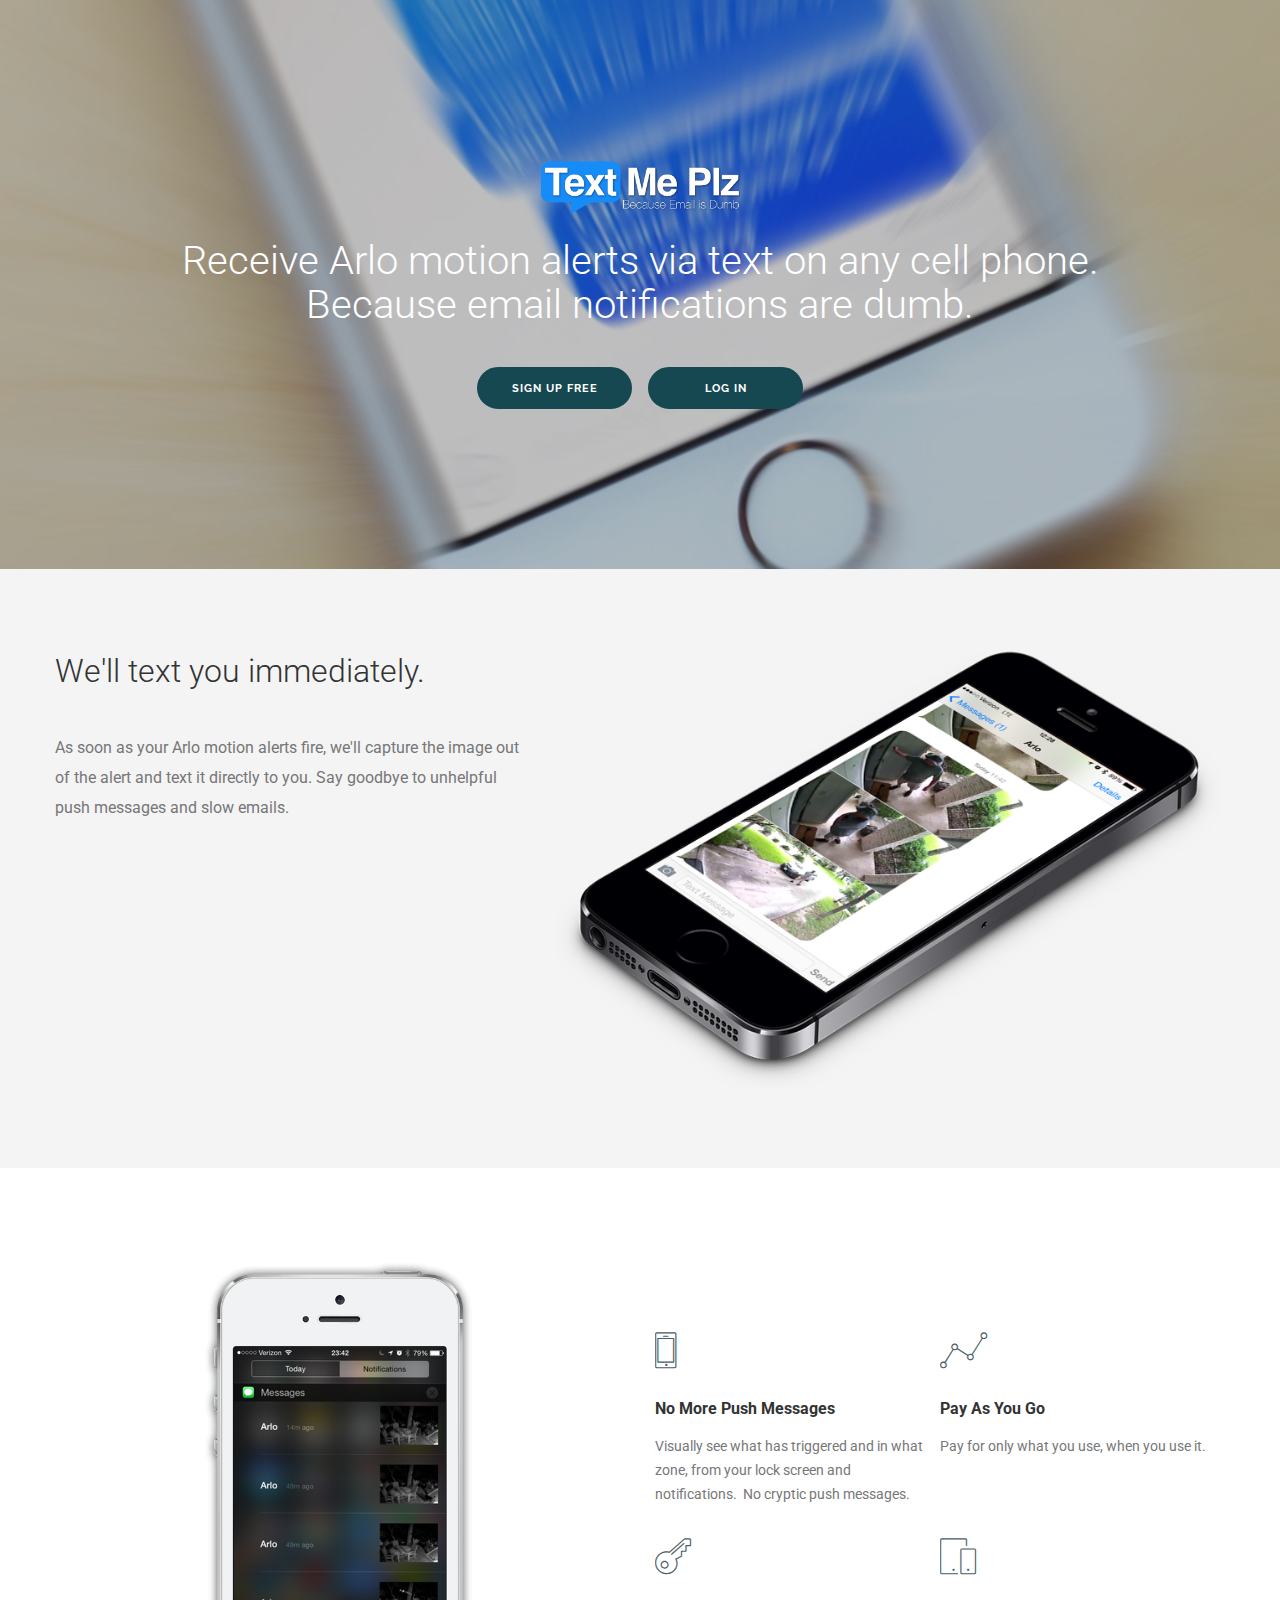
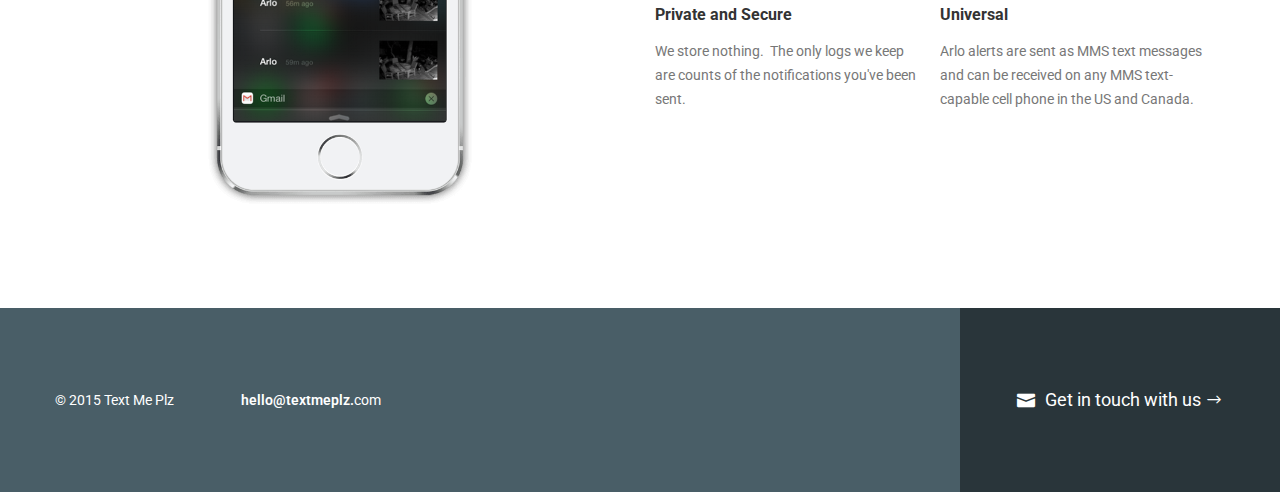
==== textmeplz-static/index.html @ 9ff3d842 "Add static site" ====
<!DOCTYPE html>
<!--[if lt IE 7]>      <html class="no-js lt-ie9 lt-ie8 lt-ie7"> <![endif]-->
<!--[if IE 7]>         <html class="no-js lt-ie9 lt-ie8"> <![endif]-->
<!--[if IE 8]>         <html class="no-js lt-ie9"> <![endif]-->
<!--[if gt IE 8]><!--> 
<html class="no-js"> <!--<![endif]-->
    <head>
        <meta charset="utf-8">
        <title>Text Me Plz</title>
        <meta name="description" content="">
        <meta name="viewport" content="width=device-width, initial-scale=1">
        <meta http-equiv="X-UA-Compatible" content="IE=edge">
        <link href="css/flexslider.min.css" rel="stylesheet" type="text/css" media="all"/>
        <link href="css/line-icons.min.css" rel="stylesheet" type="text/css" media="all"/>
        <link href="css/elegant-icons.min.css" rel="stylesheet" type="text/css" media="all"/>
        <link href="css/lightbox.min.css" rel="stylesheet" type="text/css" media="all"/>
        <link href="css/bootstrap.min.css" rel="stylesheet" type="text/css" media="all"/>
        <link href="css/theme-cobalt.css" rel="stylesheet" type="text/css" media="all"/>
        <link href="css/custom.css" rel="stylesheet" type="text/css" media="all"/>
        <!--[if gte IE 9]>
        	<link rel="stylesheet" type="text/css" href="css/ie9.css" />
		<![endif]-->
        <link href='http://fonts.googleapis.com/css?family=Open+Sans:300italic,400italic,400,300,600,700%7CRaleway:700' rel='stylesheet' type='text/css'>
        <script src="js/modernizr-2.6.2-respond-1.1.0.min.js"></script>
        <link href="http://fonts.googleapis.com/css?family=Roboto:300italic,400,300,700" rel="stylesheet" type="text/css">
        <link href="css/font-roboto.css" rel="stylesheet" type="text/css">
    </head>

    <body>
    	<div class="loader">
    		<div class="spinner">
			  <div class="double-bounce1"></div>
			  <div class="double-bounce2"></div>
			</div>
    	</div>
				
		<div class="nav-container">
			
		
			
		
		</div>
		
		<div class="main-container">
			<header class="page-header">
				<div class="background-image-holder parallax-background">
					<img class="background-image" alt="Background Image" src="img/imessage.jpg">
				</div>
				
				<div class="container">
					<div class="row">
						<div class="col-sm-12 text-center">
							<img alt="logo" class="logo" src="img/Text%20Me%20Plz%20logo4.png">
							<h1 class="text-white space-bottom-medium">Receive Arlo motion alerts via text on any cell phone.<br>Because email notifications are dumb.</h1>
							
							<a href="#" class="btn btn-primary btn-filled">sign up free</a><a href="/app" class="btn btn-primary btn-filled" target="_self">Log in</a>
						</div>
					</div>
				</div>
			</header>
			
			<section class="feature-divider">
			
				<div class="background-image-holder" data-scroll-reveal="wait 0.2s then enter 200px from bottom over 0.3s">
					<img class="background-image" alt="Background Image" src="img/grey-bg.jpg">
				</div>
			
				<div class="container">
					<div class="row">
						<div class="col-sm-5">
							<h1>We'll text you immediately.</h1>
							<p class="lead">
								As soon as your Arlo motion alerts fire, we'll capture the image out of the alert and text it directly to you.&nbsp;Say goodbye to unhelpful push messages and slow emails.</p>
							
							
						</div>
					
						<div class="col-sm-7" data-scroll-reveal="enter from bottom and move 100px">
							<img alt="App Screenshot" src="img/iphone-shot2.png">
						</div>
					</div>
				</div>
			</section>
			
			<section>
				<div class="container">
					<div class="row">
						
					
						<div class="col-sm-6 text-center">
							<img class="phone-portrait" alt="App Screenshot" src="img/iphone-lockscreen.png">
						</div><div class="col-sm-6 align-vertical no-align-mobile clearfix">
							<div class="col-md-6 no-pad-left clearfix">
								<div class="feature feature-icon-small">
									<i class="icon icon-phone"></i>
									<h6>No More Push Messages</h6>
									<p>Visually see what has triggered and in what zone, from your lock screen and notifications. &nbsp;No cryptic push messages.</p>
								</div>
							</div>
						
							<div class="col-md-6 no-pad-left clearfix">
								<div class="feature feature-icon-small">
									<i class="icon icon-linegraph"></i>
									<h6>Pay As You Go</h6>
									<p>
										Pay for only what you use, when you use it.<br><br><br></p>
								</div>
							</div>
						
							<div class="col-md-6 no-pad-left clearfix">
								<div class="feature feature-icon-small">
									<i class="icon icon-key"></i>
									<h6>Private and Secure</h6>
									<p>
										We store nothing. &nbsp;The only logs we keep are counts of the notifications you've been sent.</p>
								</div>
							</div>
						
							<div class="col-md-6 no-pad-left clearfix">
								<div class="feature feature-icon-small">
									<i class="icon icon-mobile"></i>
									<h6>Universal</h6>
									<p>
										Arlo alerts are sent as MMS text messages and can be received on any MMS text-capable cell phone in the US and Canada.</p>
								</div>
							</div>
							
		
						</div>
					</div>
				
				</div>
			</section>
		</div>
		
		<div class="footer-container">
					
			
		
			
		
			
		
			
		
			
					
			
		
			
		
			<footer class="bg-primary short-2">
				<div class="container">
					<div class="row">
						<div class="col-sm-11">
							<span class="text-white">© 2015 Text Me Plz</span>
							<span class="text-white"><a href="#">hello@textmeplz.</a>com</span>
							<span class="text-white"> </span>
							<span class="text-white"> </span>
						</div>
					</div>
				</div>
				
				<div class="contact-action">
					<div class="align-vertical">
						<i class="icon text-white icon_mail"></i>
						<a href="mailto:hello@textmeplz.com" class="text-white" target="default"><span class="text-white">Get in touch with us <i class="icon arrow_right"></i></span></a>
					</div>
				</div>
			</footer>
		</div>
				
		<script src="https://www.youtube.com/iframe_api"></script>
		<script src="js/jquery.min.js"></script>
        <script src="js/jquery.plugin.min.js"></script>
        <script src="js/bootstrap.min.js"></script>
        <script src="js/jquery.flexslider-min.js"></script>
        <script src="js/smooth-scroll.min.js"></script>
        <script src="js/skrollr.min.js"></script>
        <script src="js/spectragram.min.js"></script>
        <script src="js/scrollReveal.min.js"></script>
        <script src="js/isotope.min.js"></script>
        <script src="js/twitterFetcher_v10_min.js"></script>
        <script src="js/lightbox.min.js"></script>
        <script src="js/jquery.countdown.min.js"></script>
        <script src="js/scripts.js"></script>
    </body>
</html>
---- textmeplz-static/css/line-icons.min.css ----
@font-face{font-family:et-line;src:url(../fonts/et-line.eot);src:url(../fonts/et-line.eot?#iefix) format('embedded-opentype'),url(../fonts/et-line.woff) format('woff'),url(../fonts/et-line.ttf) format('truetype'),url(../fonts/et-line.svg#et-line) format('svg');font-weight:400;font-style:normal}[data-icon]:before{font-family:et-line;content:attr(data-icon);speak:none;font-weight:400;font-variant:normal;text-transform:none;line-height:1;-webkit-font-smoothing:antialiased;-moz-osx-font-smoothing:grayscale;display:inline-block}.icon-adjustments,.icon-alarmclock,.icon-anchor,.icon-aperture,.icon-attachment,.icon-bargraph,.icon-basket,.icon-beaker,.icon-bike,.icon-book-open,.icon-briefcase,.icon-browser,.icon-calendar,.icon-camera,.icon-caution,.icon-chat,.icon-circle-compass,.icon-clipboard,.icon-clock,.icon-cloud,.icon-compass,.icon-desktop,.icon-dial,.icon-document,.icon-documents,.icon-download,.icon-dribbble,.icon-edit,.icon-envelope,.icon-expand,.icon-facebook,.icon-flag,.icon-focus,.icon-gears,.icon-genius,.icon-gift,.icon-global,.icon-globe,.icon-googleplus,.icon-grid,.icon-happy,.icon-hazardous,.icon-heart,.icon-hotairballoon,.icon-hourglass,.icon-key,.icon-laptop,.icon-layers,.icon-lifesaver,.icon-lightbulb,.icon-linegraph,.icon-linkedin,.icon-lock,.icon-magnifying-glass,.icon-map,.icon-map-pin,.icon-megaphone,.icon-mic,.icon-mobile,.icon-newspaper,.icon-notebook,.icon-paintbrush,.icon-paperclip,.icon-pencil,.icon-phone,.icon-picture,.icon-pictures,.icon-piechart,.icon-presentation,.icon-pricetags,.icon-printer,.icon-profile-female,.icon-profile-male,.icon-puzzle,.icon-quote,.icon-recycle,.icon-refresh,.icon-ribbon,.icon-rss,.icon-sad,.icon-scissors,.icon-scope,.icon-search,.icon-shield,.icon-speedometer,.icon-strategy,.icon-streetsign,.icon-tablet,.icon-target,.icon-telescope,.icon-toolbox,.icon-tools,.icon-tools-2,.icon-trophy,.icon-tumblr,.icon-twitter,.icon-upload,.icon-video,.icon-wallet,.icon-wine{font-family:et-line;speak:none;font-style:normal;font-weight:400;font-variant:normal;text-transform:none;line-height:1;-webkit-font-smoothing:antialiased;-moz-osx-font-smoothing:grayscale;display:inline-block}.icon-mobile:before{content:"\e000"}.icon-laptop:before{content:"\e001"}.icon-desktop:before{content:"\e002"}.icon-tablet:before{content:"\e003"}.icon-phone:before{content:"\e004"}.icon-document:before{content:"\e005"}.icon-documents:before{content:"\e006"}.icon-search:before{content:"\e007"}.icon-clipboard:before{content:"\e008"}.icon-newspaper:before{content:"\e009"}.icon-notebook:before{content:"\e00a"}.icon-book-open:before{content:"\e00b"}.icon-browser:before{content:"\e00c"}.icon-calendar:before{content:"\e00d"}.icon-presentation:before{content:"\e00e"}.icon-picture:before{content:"\e00f"}.icon-pictures:before{content:"\e010"}.icon-video:before{content:"\e011"}.icon-camera:before{content:"\e012"}.icon-printer:before{content:"\e013"}.icon-toolbox:before{content:"\e014"}.icon-briefcase:before{content:"\e015"}.icon-wallet:before{content:"\e016"}.icon-gift:before{content:"\e017"}.icon-bargraph:before{content:"\e018"}.icon-grid:before{content:"\e019"}.icon-expand:before{content:"\e01a"}.icon-focus:before{content:"\e01b"}.icon-edit:before{content:"\e01c"}.icon-adjustments:before{content:"\e01d"}.icon-ribbon:before{content:"\e01e"}.icon-hourglass:before{content:"\e01f"}.icon-lock:before{content:"\e020"}.icon-megaphone:before{content:"\e021"}.icon-shield:before{content:"\e022"}.icon-trophy:before{content:"\e023"}.icon-flag:before{content:"\e024"}.icon-map:before{content:"\e025"}.icon-puzzle:before{content:"\e026"}.icon-basket:before{content:"\e027"}.icon-envelope:before{content:"\e028"}.icon-streetsign:before{content:"\e029"}.icon-telescope:before{content:"\e02a"}.icon-gears:before{content:"\e02b"}.icon-key:before{content:"\e02c"}.icon-paperclip:before{content:"\e02d"}.icon-attachment:before{content:"\e02e"}.icon-pricetags:before{content:"\e02f"}.icon-lightbulb:before{content:"\e030"}.icon-layers:before{content:"\e031"}.icon-pencil:before{content:"\e032"}.icon-tools:before{content:"\e033"}.icon-tools-2:before{content:"\e034"}.icon-scissors:before{content:"\e035"}.icon-paintbrush:before{content:"\e036"}.icon-magnifying-glass:before{content:"\e037"}.icon-circle-compass:before{content:"\e038"}.icon-linegraph:before{content:"\e039"}.icon-mic:before{content:"\e03a"}.icon-strategy:before{content:"\e03b"}.icon-beaker:before{content:"\e03c"}.icon-caution:before{content:"\e03d"}.icon-recycle:before{content:"\e03e"}.icon-anchor:before{content:"\e03f"}.icon-profile-male:before{content:"\e040"}.icon-profile-female:before{content:"\e041"}.icon-bike:before{content:"\e042"}.icon-wine:before{content:"\e043"}.icon-hotairballoon:before{content:"\e044"}.icon-globe:before{content:"\e045"}.icon-genius:before{content:"\e046"}.icon-map-pin:before{content:"\e047"}.icon-dial:before{content:"\e048"}.icon-chat:before{content:"\e049"}.icon-heart:before{content:"\e04a"}.icon-cloud:before{content:"\e04b"}.icon-upload:before{content:"\e04c"}.icon-download:before{content:"\e04d"}.icon-target:before{content:"\e04e"}.icon-hazardous:before{content:"\e04f"}.icon-piechart:before{content:"\e050"}.icon-speedometer:before{content:"\e051"}.icon-global:before{content:"\e052"}.icon-compass:before{content:"\e053"}.icon-lifesaver:before{content:"\e054"}.icon-clock:before{content:"\e055"}.icon-aperture:before{content:"\e056"}.icon-quote:before{content:"\e057"}.icon-scope:before{content:"\e058"}.icon-alarmclock:before{content:"\e059"}.icon-refresh:before{content:"\e05a"}.icon-happy:before{content:"\e05b"}.icon-sad:before{content:"\e05c"}.icon-facebook:before{content:"\e05d"}.icon-twitter:before{content:"\e05e"}.icon-googleplus:before{content:"\e05f"}.icon-rss:before{content:"\e060"}.icon-tumblr:before{content:"\e061"}.icon-linkedin:before{content:"\e062"}.icon-dribbble:before{content:"\e063"}
---- textmeplz-static/css/elegant-icons.min.css ----
@font-face{font-family:ElegantIcons;src:url(../fonts/ElegantIcons.eot);src:url(../fonts/ElegantIcons.eot?#iefix) format('embedded-opentype'),url(../fonts/ElegantIcons.woff) format('woff'),url(../fonts/ElegantIcons.ttf) format('truetype'),url(../fonts/ElegantIcons.svg#ElegantIcons) format('svg');font-weight:400;font-style:normal}[data-icon]:before{font-family:ElegantIcons;content:attr(data-icon);speak:none;font-weight:400;font-variant:normal;text-transform:none;line-height:1;-webkit-font-smoothing:antialiased;-moz-osx-font-smoothing:grayscale}.arrow-up-down,.arrow_back,.arrow_carrot-2down,.arrow_carrot-2down_alt2,.arrow_carrot-2dwnn_alt,.arrow_carrot-2left,.arrow_carrot-2left_alt,.arrow_carrot-2left_alt2,.arrow_carrot-2right,.arrow_carrot-2right_alt,.arrow_carrot-2right_alt2,.arrow_carrot-2up,.arrow_carrot-2up_alt,.arrow_carrot-2up_alt2,.arrow_carrot-down,.arrow_carrot-down_alt,.arrow_carrot-down_alt2,.arrow_carrot-left,.arrow_carrot-left_alt,.arrow_carrot-left_alt2,.arrow_carrot-right,.arrow_carrot-right_alt,.arrow_carrot-right_alt2,.arrow_carrot-up,.arrow_carrot-up_alt2,.arrow_carrot_up_alt,.arrow_condense,.arrow_condense_alt,.arrow_down,.arrow_down_alt,.arrow_expand,.arrow_expand_alt,.arrow_expand_alt2,.arrow_expand_alt3,.arrow_left,.arrow_left-down,.arrow_left-down_alt,.arrow_left-right,.arrow_left-right_alt,.arrow_left-up,.arrow_left-up_alt,.arrow_left_alt,.arrow_move,.arrow_right,.arrow_right-down,.arrow_right-down_alt,.arrow_right-up,.arrow_right-up_alt,.arrow_right_alt,.arrow_triangle-down,.arrow_triangle-down_alt,.arrow_triangle-down_alt2,.arrow_triangle-left,.arrow_triangle-left_alt,.arrow_triangle-left_alt2,.arrow_triangle-right,.arrow_triangle-right_alt,.arrow_triangle-right_alt2,.arrow_triangle-up,.arrow_triangle-up_alt,.arrow_triangle-up_alt2,.arrow_up,.arrow_up-down_alt,.arrow_up_alt,.icon_adjust-horiz,.icon_adjust-vert,.icon_archive,.icon_archive_alt,.icon_bag,.icon_bag_alt,.icon_balance,.icon_blocked,.icon_book,.icon_book_alt,.icon_box-checked,.icon_box-empty,.icon_box-selected,.icon_briefcase,.icon_briefcase_alt,.icon_building,.icon_building_alt,.icon_calculator_alt,.icon_calendar,.icon_calulator,.icon_camera,.icon_camera_alt,.icon_cart,.icon_cart_alt,.icon_chat,.icon_chat_alt,.icon_check,.icon_check_alt,.icon_check_alt2,.icon_circle-empty,.icon_circle-slelected,.icon_clipboard,.icon_clock,.icon_clock_alt,.icon_close,.icon_close_alt,.icon_close_alt2,.icon_cloud,.icon_cloud-download,.icon_cloud-download_alt,.icon_cloud-upload,.icon_cloud-upload_alt,.icon_cloud_alt,.icon_cog,.icon_cogs,.icon_comment,.icon_comment_alt,.icon_compass,.icon_compass_alt,.icon_cone,.icon_cone_alt,.icon_contacts,.icon_contacts_alt,.icon_creditcard,.icon_currency,.icon_currency_alt,.icon_cursor,.icon_cursor_alt,.icon_datareport,.icon_datareport_alt,.icon_desktop,.icon_dislike,.icon_dislike_alt,.icon_document,.icon_document_alt,.icon_documents,.icon_documents_alt,.icon_download,.icon_drawer,.icon_drawer_alt,.icon_drive,.icon_drive_alt,.icon_easel,.icon_easel_alt,.icon_error-circle,.icon_error-circle_alt,.icon_error-oct,.icon_error-oct_alt,.icon_error-triangle,.icon_error-triangle_alt,.icon_film,.icon_floppy,.icon_floppy_alt,.icon_flowchart,.icon_flowchart_alt,.icon_folder,.icon_folder-add,.icon_folder-add_alt,.icon_folder-alt,.icon_folder-open,.icon_folder-open_alt,.icon_folder_download,.icon_folder_upload,.icon_genius,.icon_gift,.icon_gift_alt,.icon_globe,.icon_globe-2,.icon_globe_alt,.icon_grid-2x2,.icon_grid-3x3,.icon_group,.icon_headphones,.icon_heart,.icon_heart_alt,.icon_hourglass,.icon_house,.icon_house_alt,.icon_id,.icon_id-2,.icon_id-2_alt,.icon_id_alt,.icon_image,.icon_images,.icon_info,.icon_info_alt,.icon_key,.icon_key_alt,.icon_laptop,.icon_lifesaver,.icon_lightbulb,.icon_lightbulb_alt,.icon_like,.icon_like_alt,.icon_link,.icon_link_alt,.icon_loading,.icon_lock,.icon_lock-open,.icon_lock-open_alt,.icon_lock_alt,.icon_mail,.icon_mail_alt,.icon_map,.icon_map_alt,.icon_menu,.icon_menu-circle_alt,.icon_menu-circle_alt2,.icon_menu-square_alt,.icon_menu-square_alt2,.icon_mic,.icon_mic_alt,.icon_minus-06,.icon_minus-box,.icon_minus_alt,.icon_minus_alt2,.icon_mobile,.icon_mug,.icon_mug_alt,.icon_music,.icon_ol,.icon_paperclip,.icon_pause,.icon_pause_alt,.icon_pause_alt2,.icon_pencil,.icon_pencil-edit,.icon_pencil-edit_alt,.icon_pencil_alt,.icon_pens,.icon_pens_alt,.icon_percent,.icon_percent_alt,.icon_phone,.icon_piechart,.icon_pin,.icon_pin_alt,.icon_plus,.icon_plus-box,.icon_plus_alt,.icon_plus_alt2,.icon_printer,.icon_printer-alt,.icon_profile,.icon_pushpin,.icon_pushpin_alt,.icon_puzzle,.icon_puzzle_alt,.icon_question,.icon_question_alt,.icon_question_alt2,.icon_quotations,.icon_quotations_alt,.icon_quotations_alt2,.icon_refresh,.icon_ribbon,.icon_ribbon_alt,.icon_rook,.icon_search,.icon_search-2,.icon_search_alt,.icon_shield,.icon_shield_alt,.icon_star,.icon_star-half,.icon_star-half_alt,.icon_star_alt,.icon_stop,.icon_stop_alt,.icon_stop_alt2,.icon_table,.icon_tablet,.icon_tag,.icon_tag_alt,.icon_tags,.icon_tags_alt,.icon_target,.icon_tool,.icon_toolbox,.icon_toolbox_alt,.icon_tools,.icon_trash,.icon_trash_alt,.icon_ul,.icon_upload,.icon_vol-mute,.icon_vol-mute_alt,.icon_volume-high,.icon_volume-high_alt,.icon_volume-low,.icon_volume-low_alt,.icon_wallet,.icon_wallet_alt,.icon_zoom-in,.icon_zoom-in_alt,.icon_zoom-out,.icon_zoom-out_alt,.social_blogger,.social_blogger_circle,.social_blogger_square,.social_delicious,.social_delicious_circle,.social_delicious_square,.social_deviantart,.social_deviantart_circle,.social_deviantart_square,.social_dribbble,.social_dribbble_circle,.social_dribbble_square,.social_facebook,.social_facebook_circle,.social_facebook_square,.social_flickr,.social_flickr_circle,.social_flickr_square,.social_googledrive,.social_googledrive_alt2,.social_googledrive_square,.social_googleplus,.social_googleplus_circle,.social_googleplus_square,.social_instagram,.social_instagram_circle,.social_instagram_square,.social_linkedin,.social_linkedin_circle,.social_linkedin_square,.social_myspace,.social_myspace_circle,.social_myspace_square,.social_picassa,.social_picassa_circle,.social_picassa_square,.social_pinterest,.social_pinterest_circle,.social_pinterest_square,.social_rss,.social_rss_circle,.social_rss_square,.social_share,.social_share_circle,.social_share_square,.social_skype,.social_skype_circle,.social_skype_square,.social_spotify,.social_spotify_circle,.social_spotify_square,.social_stumbleupon_circle,.social_stumbleupon_square,.social_tumbleupon,.social_tumblr,.social_tumblr_circle,.social_tumblr_square,.social_twitter,.social_twitter_circle,.social_twitter_square,.social_vimeo,.social_vimeo_circle,.social_vimeo_square,.social_wordpress,.social_wordpress_circle,.social_wordpress_square,.social_youtube,.social_youtube_circle,.social_youtube_square{font-family:ElegantIcons;speak:none;font-style:normal;font-weight:400;font-variant:normal;text-transform:none;line-height:1;-webkit-font-smoothing:antialiased}.arrow_up:before{content:"\21"}.arrow_down:before{content:"\22"}.arrow_left:before{content:"\23"}.arrow_right:before{content:"\24"}.arrow_left-up:before{content:"\25"}.arrow_right-up:before{content:"\26"}.arrow_right-down:before{content:"\27"}.arrow_left-down:before{content:"\28"}.arrow-up-down:before{content:"\29"}.arrow_up-down_alt:before{content:"\2a"}.arrow_left-right_alt:before{content:"\2b"}.arrow_left-right:before{content:"\2c"}.arrow_expand_alt2:before{content:"\2d"}.arrow_expand_alt:before{content:"\2e"}.arrow_condense:before{content:"\2f"}.arrow_expand:before{content:"\30"}.arrow_move:before{content:"\31"}.arrow_carrot-up:before{content:"\32"}.arrow_carrot-down:before{content:"\33"}.arrow_carrot-left:before{content:"\34"}.arrow_carrot-right:before{content:"\35"}.arrow_carrot-2up:before{content:"\36"}.arrow_carrot-2down:before{content:"\37"}.arrow_carrot-2left:before{content:"\38"}.arrow_carrot-2right:before{content:"\39"}.arrow_carrot-up_alt2:before{content:"\3a"}.arrow_carrot-down_alt2:before{content:"\3b"}.arrow_carrot-left_alt2:before{content:"\3c"}.arrow_carrot-right_alt2:before{content:"\3d"}.arrow_carrot-2up_alt2:before{content:"\3e"}.arrow_carrot-2down_alt2:before{content:"\3f"}.arrow_carrot-2left_alt2:before{content:"\40"}.arrow_carrot-2right_alt2:before{content:"\41"}.arrow_triangle-up:before{content:"\42"}.arrow_triangle-down:before{content:"\43"}.arrow_triangle-left:before{content:"\44"}.arrow_triangle-right:before{content:"\45"}.arrow_triangle-up_alt2:before{content:"\46"}.arrow_triangle-down_alt2:before{content:"\47"}.arrow_triangle-left_alt2:before{content:"\48"}.arrow_triangle-right_alt2:before{content:"\49"}.arrow_back:before{content:"\4a"}.icon_minus-06:before{content:"\4b"}.icon_plus:before{content:"\4c"}.icon_close:before{content:"\4d"}.icon_check:before{content:"\4e"}.icon_minus_alt2:before{content:"\4f"}.icon_plus_alt2:before{content:"\50"}.icon_close_alt2:before{content:"\51"}.icon_check_alt2:before{content:"\52"}.icon_zoom-out_alt:before{content:"\53"}.icon_zoom-in_alt:before{content:"\54"}.icon_search:before{content:"\55"}.icon_box-empty:before{content:"\56"}.icon_box-selected:before{content:"\57"}.icon_minus-box:before{content:"\58"}.icon_plus-box:before{content:"\59"}.icon_box-checked:before{content:"\5a"}.icon_circle-empty:before{content:"\5b"}.icon_circle-slelected:before{content:"\5c"}.icon_stop_alt2:before{content:"\5d"}.icon_stop:before{content:"\5e"}.icon_pause_alt2:before{content:"\5f"}.icon_pause:before{content:"\60"}.icon_menu:before{content:"\61"}.icon_menu-square_alt2:before{content:"\62"}.icon_menu-circle_alt2:before{content:"\63"}.icon_ul:before{content:"\64"}.icon_ol:before{content:"\65"}.icon_adjust-horiz:before{content:"\66"}.icon_adjust-vert:before{content:"\67"}.icon_document_alt:before{content:"\68"}.icon_documents_alt:before{content:"\69"}.icon_pencil:before{content:"\6a"}.icon_pencil-edit_alt:before{content:"\6b"}.icon_pencil-edit:before{content:"\6c"}.icon_folder-alt:before{content:"\6d"}.icon_folder-open_alt:before{content:"\6e"}.icon_folder-add_alt:before{content:"\6f"}.icon_info_alt:before{content:"\70"}.icon_error-oct_alt:before{content:"\71"}.icon_error-circle_alt:before{content:"\72"}.icon_error-triangle_alt:before{content:"\73"}.icon_question_alt2:before{content:"\74"}.icon_question:before{content:"\75"}.icon_comment_alt:before{content:"\76"}.icon_chat_alt:before{content:"\77"}.icon_vol-mute_alt:before{content:"\78"}.icon_volume-low_alt:before{content:"\79"}.icon_volume-high_alt:before{content:"\7a"}.icon_quotations:before{content:"\7b"}.icon_quotations_alt2:before{content:"\7c"}.icon_clock_alt:before{content:"\7d"}.icon_lock_alt:before{content:"\7e"}.icon_lock-open_alt:before{content:"\e000"}.icon_key_alt:before{content:"\e001"}.icon_cloud_alt:before{content:"\e002"}.icon_cloud-upload_alt:before{content:"\e003"}.icon_cloud-download_alt:before{content:"\e004"}.icon_image:before{content:"\e005"}.icon_images:before{content:"\e006"}.icon_lightbulb_alt:before{content:"\e007"}.icon_gift_alt:before{content:"\e008"}.icon_house_alt:before{content:"\e009"}.icon_genius:before{content:"\e00a"}.icon_mobile:before{content:"\e00b"}.icon_tablet:before{content:"\e00c"}.icon_laptop:before{content:"\e00d"}.icon_desktop:before{content:"\e00e"}.icon_camera_alt:before{content:"\e00f"}.icon_mail_alt:before{content:"\e010"}.icon_cone_alt:before{content:"\e011"}.icon_ribbon_alt:before{content:"\e012"}.icon_bag_alt:before{content:"\e013"}.icon_creditcard:before{content:"\e014"}.icon_cart_alt:before{content:"\e015"}.icon_paperclip:before{content:"\e016"}.icon_tag_alt:before{content:"\e017"}.icon_tags_alt:before{content:"\e018"}.icon_trash_alt:before{content:"\e019"}.icon_cursor_alt:before{content:"\e01a"}.icon_mic_alt:before{content:"\e01b"}.icon_compass_alt:before{content:"\e01c"}.icon_pin_alt:before{content:"\e01d"}.icon_pushpin_alt:before{content:"\e01e"}.icon_map_alt:before{content:"\e01f"}.icon_drawer_alt:before{content:"\e020"}.icon_toolbox_alt:before{content:"\e021"}.icon_book_alt:before{content:"\e022"}.icon_calendar:before{content:"\e023"}.icon_film:before{content:"\e024"}.icon_table:before{content:"\e025"}.icon_contacts_alt:before{content:"\e026"}.icon_headphones:before{content:"\e027"}.icon_lifesaver:before{content:"\e028"}.icon_piechart:before{content:"\e029"}.icon_refresh:before{content:"\e02a"}.icon_link_alt:before{content:"\e02b"}.icon_link:before{content:"\e02c"}.icon_loading:before{content:"\e02d"}.icon_blocked:before{content:"\e02e"}.icon_archive_alt:before{content:"\e02f"}.icon_heart_alt:before{content:"\e030"}.icon_star_alt:before{content:"\e031"}.icon_star-half_alt:before{content:"\e032"}.icon_star:before{content:"\e033"}.icon_star-half:before{content:"\e034"}.icon_tools:before{content:"\e035"}.icon_tool:before{content:"\e036"}.icon_cog:before{content:"\e037"}.icon_cogs:before{content:"\e038"}.arrow_up_alt:before{content:"\e039"}.arrow_down_alt:before{content:"\e03a"}.arrow_left_alt:before{content:"\e03b"}.arrow_right_alt:before{content:"\e03c"}.arrow_left-up_alt:before{content:"\e03d"}.arrow_right-up_alt:before{content:"\e03e"}.arrow_right-down_alt:before{content:"\e03f"}.arrow_left-down_alt:before{content:"\e040"}.arrow_condense_alt:before{content:"\e041"}.arrow_expand_alt3:before{content:"\e042"}.arrow_carrot_up_alt:before{content:"\e043"}.arrow_carrot-down_alt:before{content:"\e044"}.arrow_carrot-left_alt:before{content:"\e045"}.arrow_carrot-right_alt:before{content:"\e046"}.arrow_carrot-2up_alt:before{content:"\e047"}.arrow_carrot-2dwnn_alt:before{content:"\e048"}.arrow_carrot-2left_alt:before{content:"\e049"}.arrow_carrot-2right_alt:before{content:"\e04a"}.arrow_triangle-up_alt:before{content:"\e04b"}.arrow_triangle-down_alt:before{content:"\e04c"}.arrow_triangle-left_alt:before{content:"\e04d"}.arrow_triangle-right_alt:before{content:"\e04e"}.icon_minus_alt:before{content:"\e04f"}.icon_plus_alt:before{content:"\e050"}.icon_close_alt:before{content:"\e051"}.icon_check_alt:before{content:"\e052"}.icon_zoom-out:before{content:"\e053"}.icon_zoom-in:before{content:"\e054"}.icon_stop_alt:before{content:"\e055"}.icon_menu-square_alt:before{content:"\e056"}.icon_menu-circle_alt:before{content:"\e057"}.icon_document:before{content:"\e058"}.icon_documents:before{content:"\e059"}.icon_pencil_alt:before{content:"\e05a"}.icon_folder:before{content:"\e05b"}.icon_folder-open:before{content:"\e05c"}.icon_folder-add:before{content:"\e05d"}.icon_folder_upload:before{content:"\e05e"}.icon_folder_download:before{content:"\e05f"}.icon_info:before{content:"\e060"}.icon_error-circle:before{content:"\e061"}.icon_error-oct:before{content:"\e062"}.icon_error-triangle:before{content:"\e063"}.icon_question_alt:before{content:"\e064"}.icon_comment:before{content:"\e065"}.icon_chat:before{content:"\e066"}.icon_vol-mute:before{content:"\e067"}.icon_volume-low:before{content:"\e068"}.icon_volume-high:before{content:"\e069"}.icon_quotations_alt:before{content:"\e06a"}.icon_clock:before{content:"\e06b"}.icon_lock:before{content:"\e06c"}.icon_lock-open:before{content:"\e06d"}.icon_key:before{content:"\e06e"}.icon_cloud:before{content:"\e06f"}.icon_cloud-upload:before{content:"\e070"}.icon_cloud-download:before{content:"\e071"}.icon_lightbulb:before{content:"\e072"}.icon_gift:before{content:"\e073"}.icon_house:before{content:"\e074"}.icon_camera:before{content:"\e075"}.icon_mail:before{content:"\e076"}.icon_cone:before{content:"\e077"}.icon_ribbon:before{content:"\e078"}.icon_bag:before{content:"\e079"}.icon_cart:before{content:"\e07a"}.icon_tag:before{content:"\e07b"}.icon_tags:before{content:"\e07c"}.icon_trash:before{content:"\e07d"}.icon_cursor:before{content:"\e07e"}.icon_mic:before{content:"\e07f"}.icon_compass:before{content:"\e080"}.icon_pin:before{content:"\e081"}.icon_pushpin:before{content:"\e082"}.icon_map:before{content:"\e083"}.icon_drawer:before{content:"\e084"}.icon_toolbox:before{content:"\e085"}.icon_book:before{content:"\e086"}.icon_contacts:before{content:"\e087"}.icon_archive:before{content:"\e088"}.icon_heart:before{content:"\e089"}.icon_profile:before{content:"\e08a"}.icon_group:before{content:"\e08b"}.icon_grid-2x2:before{content:"\e08c"}.icon_grid-3x3:before{content:"\e08d"}.icon_music:before{content:"\e08e"}.icon_pause_alt:before{content:"\e08f"}.icon_phone:before{content:"\e090"}.icon_upload:before{content:"\e091"}.icon_download:before{content:"\e092"}.social_facebook:before{content:"\e093"}.social_twitter:before{content:"\e094"}.social_pinterest:before{content:"\e095"}.social_googleplus:before{content:"\e096"}.social_tumblr:before{content:"\e097"}.social_tumbleupon:before{content:"\e098"}.social_wordpress:before{content:"\e099"}.social_instagram:before{content:"\e09a"}.social_dribbble:before{content:"\e09b"}.social_vimeo:before{content:"\e09c"}.social_linkedin:before{content:"\e09d"}.social_rss:before{content:"\e09e"}.social_deviantart:before{content:"\e09f"}.social_share:before{content:"\e0a0"}.social_myspace:before{content:"\e0a1"}.social_skype:before{content:"\e0a2"}.social_youtube:before{content:"\e0a3"}.social_picassa:before{content:"\e0a4"}.social_googledrive:before{content:"\e0a5"}.social_flickr:before{content:"\e0a6"}.social_blogger:before{content:"\e0a7"}.social_spotify:before{content:"\e0a8"}.social_delicious:before{content:"\e0a9"}.social_facebook_circle:before{content:"\e0aa"}.social_twitter_circle:before{content:"\e0ab"}.social_pinterest_circle:before{content:"\e0ac"}.social_googleplus_circle:before{content:"\e0ad"}.social_tumblr_circle:before{content:"\e0ae"}.social_stumbleupon_circle:before{content:"\e0af"}.social_wordpress_circle:before{content:"\e0b0"}.social_instagram_circle:before{content:"\e0b1"}.social_dribbble_circle:before{content:"\e0b2"}.social_vimeo_circle:before{content:"\e0b3"}.social_linkedin_circle:before{content:"\e0b4"}.social_rss_circle:before{content:"\e0b5"}.social_deviantart_circle:before{content:"\e0b6"}.social_share_circle:before{content:"\e0b7"}.social_myspace_circle:before{content:"\e0b8"}.social_skype_circle:before{content:"\e0b9"}.social_youtube_circle:before{content:"\e0ba"}.social_picassa_circle:before{content:"\e0bb"}.social_googledrive_alt2:before{content:"\e0bc"}.social_flickr_circle:before{content:"\e0bd"}.social_blogger_circle:before{content:"\e0be"}.social_spotify_circle:before{content:"\e0bf"}.social_delicious_circle:before{content:"\e0c0"}.social_facebook_square:before{content:"\e0c1"}.social_twitter_square:before{content:"\e0c2"}.social_pinterest_square:before{content:"\e0c3"}.social_googleplus_square:before{content:"\e0c4"}.social_tumblr_square:before{content:"\e0c5"}.social_stumbleupon_square:before{content:"\e0c6"}.social_wordpress_square:before{content:"\e0c7"}.social_instagram_square:before{content:"\e0c8"}.social_dribbble_square:before{content:"\e0c9"}.social_vimeo_square:before{content:"\e0ca"}.social_linkedin_square:before{content:"\e0cb"}.social_rss_square:before{content:"\e0cc"}.social_deviantart_square:before{content:"\e0cd"}.social_share_square:before{content:"\e0ce"}.social_myspace_square:before{content:"\e0cf"}.social_skype_square:before{content:"\e0d0"}.social_youtube_square:before{content:"\e0d1"}.social_picassa_square:before{content:"\e0d2"}.social_googledrive_square:before{content:"\e0d3"}.social_flickr_square:before{content:"\e0d4"}.social_blogger_square:before{content:"\e0d5"}.social_spotify_square:before{content:"\e0d6"}.social_delicious_square:before{content:"\e0d7"}.icon_printer:before{content:"\e103"}.icon_calulator:before{content:"\e0ee"}.icon_building:before{content:"\e0ef"}.icon_floppy:before{content:"\e0e8"}.icon_drive:before{content:"\e0ea"}.icon_search-2:before{content:"\e101"}.icon_id:before{content:"\e107"}.icon_id-2:before{content:"\e108"}.icon_puzzle:before{content:"\e102"}.icon_like:before{content:"\e106"}.icon_dislike:before{content:"\e0eb"}.icon_mug:before{content:"\e105"}.icon_currency:before{content:"\e0ed"}.icon_wallet:before{content:"\e100"}.icon_pens:before{content:"\e104"}.icon_easel:before{content:"\e0e9"}.icon_flowchart:before{content:"\e109"}.icon_datareport:before{content:"\e0ec"}.icon_briefcase:before{content:"\e0fe"}.icon_shield:before{content:"\e0f6"}.icon_percent:before{content:"\e0fb"}.icon_globe:before{content:"\e0e2"}.icon_globe-2:before{content:"\e0e3"}.icon_target:before{content:"\e0f5"}.icon_hourglass:before{content:"\e0e1"}.icon_balance:before{content:"\e0ff"}.icon_rook:before{content:"\e0f8"}.icon_printer-alt:before{content:"\e0fa"}.icon_calculator_alt:before{content:"\e0e7"}.icon_building_alt:before{content:"\e0fd"}.icon_floppy_alt:before{content:"\e0e4"}.icon_drive_alt:before{content:"\e0e5"}.icon_search_alt:before{content:"\e0f7"}.icon_id_alt:before{content:"\e0e0"}.icon_id-2_alt:before{content:"\e0fc"}.icon_puzzle_alt:before{content:"\e0f9"}.icon_like_alt:before{content:"\e0dd"}.icon_dislike_alt:before{content:"\e0f1"}.icon_mug_alt:before{content:"\e0dc"}.icon_currency_alt:before{content:"\e0f3"}.icon_wallet_alt:before{content:"\e0d8"}.icon_pens_alt:before{content:"\e0db"}.icon_easel_alt:before{content:"\e0f0"}.icon_flowchart_alt:before{content:"\e0df"}.icon_datareport_alt:before{content:"\e0f2"}.icon_briefcase_alt:before{content:"\e0f4"}.icon_shield_alt:before{content:"\e0d9"}.icon_percent_alt:before{content:"\e0da"}.icon_globe_alt:before{content:"\e0de"}.icon_clipboard:before{content:"\e0e6"}.glyph{float:left;text-align:center;padding:.75em;margin:.4em 1.5em .75em 0;width:6em;text-shadow:none}.glyph_big{font-size:128px;color:#59c5dc;float:left;margin-right:20px}.glyph div{padding-bottom:10px}.glyph input{font-family:consolas,monospace;font-size:12px;width:100%;text-align:center;border:0;box-shadow:0 0 0 1px #ccc;padding:.2em;-moz-border-radius:5px;-webkit-border-radius:5px}.centered{margin-left:auto;margin-right:auto}.glyph .fs1{font-size:2em}
---- textmeplz-static/css/theme-cobalt.css ----
.bg-primary {
  background-color: #495e67 !important;
}
.bg-secondary-1 {
  background-color: #282e33 !important;
}
.bg-secondary-2 {
  background-color: #164852 !important;
}
.bg-white {
  background-color: #fff !important;
}
.bg-dribbble {
  background-color: #ea4c89;
}
.bg-twitter {
  background-color: #00a0d1;
}
.bg-facebook {
  background-color: #3b5998;
}
.bg-googleplus {
  background-color: #c63d2d;
}
.bg-tumblr {
  background-color: #34526f;
}
.text-dribbble {
  color: #ea4c89;
}
.text-twitter {
  color: #00a0d1;
}
.text-facebook {
  color: #3b5998;
}
.text-googleplus {
  color: #c63d2d;
}
.text-tumblr {
  color: #34526f;
}
.text-white {
  color: #fff;
}
.text-primary {
  color: #495e67;
}
.standard-radius {
  border-radius: 25px;
}
.transition-500 {
  -webkit-transition: all .5s ease;
  -moz-transition: all .5s ease;
  transition: all .5s ease;
}
.transition-2000 {
  -webkit-transition: all 2s ease;
  -moz-transition: all 2s ease;
  transition: all 2s ease;
}
.transition-300 {
  -webkit-transition: all .3s ease;
  -moz-transition: all .3s ease;
  transition: all .3s ease;
}
.cover-div {
  position: absolute;
  width: 100%;
  height: 100%;
  top: 0px;
}
.blank-input {
  background: none;
  border: none;
  box-shadow: none;
  font-family: "Open Sans", "Helvetica Neue", Helvetica, Arial, sans-serif;
}
.font-body {
  font-family: "Open Sans", "Helvetica Neue", Helvetica, Arial, sans-serif;
}
.font-heading {
  font-family: "Open Sans", "Helvetica Neue", Helvetica, Arial, sans-serif;
}
body {
  font-family: "Open Sans", "Helvetica Neue", Helvetica, Arial, sans-serif;
  -webkit-font-smoothing: antialiased;
  color: #777777;
  font-size: 14px;
  line-height: 24px;
}
h1,
h2,
h3,
h4,
h5,
h5,
h6 {
  font-family: "Open Sans", "Helvetica Neue", Helvetica, Arial, sans-serif;
  font-weight: 300;
  color: #333333;
  margin: 0px;
}
.alt-font {
  font-family: "Raleway", "Open Sans", "Helvetica Neue", Helvetica, Arial, sans-serif;
  font-weight: bold;
  font-size: 11px;
  text-transform: uppercase;
  letter-spacing: 1px;
}
ul {
  list-style: none;
  padding: 0px;
}
a:hover {
  text-decoration: none;
}
.pointer {
  cursor: pointer !important;
}
.uppercase {
  text-transform: uppercase;
}
img {
  max-width: 100%;
}
.jumbo-h1 {
  font-size: 40px;
  line-height: 56px;
  font-weight: 600;
  margin-bottom: 64px;
}
.standard-h1 {
  font-size: 32px;
  line-height: 44px;
  margin-bottom: 48px;
}
h1 {
  font-size: 32px;
  line-height: 44px;
  margin-bottom: 48px;
}
h2 {
  font-size: 28px;
  line-height: 44px;
}
h3 {
  font-size: 26px;
  line-height: 32px;
}
h5 {
  font-size: 18px;
  font-weight: 600;
  margin-bottom: 16px;
}
h6 {
  font-size: 16px;
  font-weight: 600;
  margin-bottom: 16px;
}
strong {
  font-weight: 600;
}
p {
  font-size: 14px;
  line-height: 24px;
}
p.lead {
  font-size: 16px;
  line-height: 30px;
  font-weight: normal;
}
p:last-child {
  margin-bottom: 0px;
}
p a {
  color: #333333;
}
.quote-text {
  font-size: 24px;
  line-height: 40px;
  font-style: italic;
  font-weight: 300;
}
span.text-white a {
  font-weight: 600;
  color: #fff;
}
.main-container {
  -webkit-transition: all .3s ease;
  -moz-transition: all .3s ease;
  transition: all .3s ease;
  -webkit-transform: translate3d(0px, 0, 0);
  -moz-transform: translate3d(0px, 0, 0);
  transform: translate3d(0px, 0, 0);
  overflow: hidden;
  width: 100%;
}
.main-container.reveal-nav {
  -webkit-transform: translate3d(-300px, 0, 0);
  -moz-transform: translate3d(-300px, 0, 0);
  transform: translate3d(-300px, 0, 0);
}
.loader {
  position: fixed;
  width: 100%;
  height: 100%;
  background: #fff;
  z-index: 9999;
  text-align: center;
  -webkit-transition: all .5s ease;
  -moz-transition: all .5s ease;
  transition: all .5s ease;
  opacity: 1;
}
.spinner {
  width: 40px;
  height: 40px;
  position: relative;
  top: 50%;
  left: 50%;
  margin-left: -20px;
  margin-top: -20px;
}
.double-bounce1,
.double-bounce2 {
  width: 100%;
  height: 100%;
  border-radius: 50%;
  background-color: #495e67;
  opacity: 0.6;
  position: absolute;
  top: 0;
  left: 0;
  -webkit-animation: bounce 2s infinite ease-in-out;
  animation: bounce 2s infinite ease-in-out;
}
.double-bounce2 {
  -webkit-animation-delay: -1s;
  animation-delay: -1s;
}
@-webkit-keyframes bounce {
  0%,
  100% {
    -webkit-transform: scale(0);
  }
  50% {
    -webkit-transform: scale(1);
  }
}
@keyframes bounce {
  0%,
  100% {
    transform: scale(0);
    -webkit-transform: scale(0);
  }
  50% {
    transform: scale(1);
    -webkit-transform: scale(1);
  }
}
section {
  padding-top: 80px;
  padding-bottom: 80px;
  position: relative;
  overflow: hidden;
}
section.pad-large {
  padding-top: 160px;
  padding-bottom: 160px;
}
section.duplicatable-content {
  padding-bottom: 40px;
}
section:nth-of-type(odd) {
  background: #f4f4f4;
}
section:nth-of-type(even) {
  background: #ffffff;
}
.no-pad {
  padding: 0px;
}
.no-pad-top {
  padding-top: 0px !important;
}
.no-pad-left {
  padding-left: 0px;
}
.no-pad-right {
  padding-right: 0px;
}
.no-pad-bottom {
  padding-bottom: 0px;
}
.space-top-small {
  margin-top: 20px !important;
}
.space-bottom-medium {
  margin-bottom: 40px !important;
}
.space-bottom-large {
  margin-bottom: 80px !important;
}
.space-bottom-xlarge {
  margin-bottom: 160px !important;
}
.no-margin {
  margin: 0;
}
.no-margin-bottom {
  margin-bottom: 0px !important;
}
.btn {
  background: none;
  -webkit-transition: all .3s ease;
  -moz-transition: all .3s ease;
  transition: all .3s ease;
  min-width: 155px;
}
.btn:hover {
  background: none;
  color: #fff;
  border-color: #164852;
  background-color: #164852;
}
.btn-primary {
  border-radius: 25px;
  display: inline-block;
  padding: 14px 28px 13px 28px;
  line-height: 1;
  border: 2px solid #164852;
  font-family: "Raleway", "Open Sans", "Helvetica Neue", Helvetica, Arial, sans-serif;
  font-weight: bold;
  font-size: 11px;
  text-transform: uppercase;
  letter-spacing: 1px;
  color: #164852;
}
.btn-primary.btn-filled {
  background: #164852;
  color: #fff;
}
.btn-white {
  border-color: #fff;
  color: #fff;
}
.btn-white:hover {
  background: #fff;
  color: #333333;
  border-color: #fff;
}
.btn-white.btn-filled {
  background: #fff;
  color: #495e67;
}
.btn-grey {
  border-color: #777777;
  color: #333333;
}
.btn-grey:hover {
  background-color: #333333;
  color: #fff;
  border-color: #333333;
}
.btn-lg {
  padding: 18px 40px;
}
.btn-sm {
  padding: 10px 28px;
  font-size: 11px;
}
.btn-xs {
  padding: 8px 24px;
  font-size: 10px;
}
.btn-text-only {
  border-color: rgba(0, 0, 0, 0);
}
.btn-text-only:hover {
  background: none;
  color: #164852;
  border-color: rgba(0, 0, 0, 0);
}
.link-text {
  font-family: "Raleway", "Open Sans", "Helvetica Neue", Helvetica, Arial, sans-serif;
  font-weight: bold;
  font-size: 11px;
  text-transform: uppercase;
  letter-spacing: 1px;
  border-bottom: 2px solid #164852;
  display: inline-block;
  padding-bottom: 0px;
  color: #164852;
}
nav hr {
  border: none;
  border-top: 1px solid rgba(255, 255, 255, 0.3);
  position: relative;
  bottom: 2px;
}
.has-dropdown {
  bottom: 3px;
}
.has-dropdown:after {
  font-family: ElegantIcons;
  speak: none;
  font-style: normal;
  font-weight: 400;
  font-variant: normal;
  text-transform: none;
  line-height: 1;
  -webkit-font-smoothing: antialiased;
  content: "\33";
  color: #777777;
}
.mobile-toggle {
  display: none;
}
.top-bar {
  position: absolute;
  background: #fff;
  width: 100%;
  z-index: 10;
  -webkit-transition: all .5s ease;
  -moz-transition: all .5s ease;
  transition: all .5s ease;
  line-height: 0;
  top: 0;
}
.top-bar .logo {
  max-width: 80px;
  position: relative;
  bottom: 7px;
}
.logo.logo-wide {
  max-width: 140px;
  bottom: 12px;
  margin-bottom: -6px;
}
.logo.logo-square {
  max-width: 100px;
  max-height: 60px;
  bottom: 20px;
  margin-bottom: -20px;
}
.nav-sticky .logo-wide {
  bottom: 12px !important;
}
.nav-sticky .logo-square {
  bottom: 20px !important;
}
.nav-menu {
  padding-top: 40px;
}
.nav-menu .social-icons {
  float: right;
}
.utility-menu {
  margin-top: 16px;
}
.utility-menu .utility-inner {
  padding-bottom: 16px;
}
.utility-menu .btn {
  min-width: 60px;
  padding-left: 18px;
  padding-right: 18px;
  margin-left: 8px;
  margin-right: 0px;
}
.utility-menu span {
  display: inline-block;
  position: relative;
  top: 9px;
}
.utility-menu .btn-text-only {
  min-width: 0px;
  padding: 0px 8px;
}
.overlay-bar {
  background: none;
}
.overlay-bar .has-dropdown:after {
  color: #fff;
}
.menu {
  padding: 0;
  margin: 0;
  display: inline-block;
  position: relative;
  top: 2px;
}
.menu li {
  float: left;
  margin-right: 56px;
  position: relative;
}
.menu li:last-child {
  margin-right: 0px;
}
.menu li a {
  font-family: "Raleway", "Open Sans", "Helvetica Neue", Helvetica, Arial, sans-serif;
  font-weight: bold;
  font-size: 11px;
  text-transform: uppercase;
  letter-spacing: 1px;
  color: #777777;
  -webkit-transition: all .5s ease;
  -moz-transition: all .5s ease;
  transition: all .5s ease;
  padding-bottom: 40px;
  display: inline-block;
  line-height: 14px;
}
.menu li a:hover {
  color: #333333;
}
@media all and (max-width: 1050px) {
  .menu li {
    margin-right: 32px;
  }
}
.top-bar .social-icons li a {
  font-size: 16px;
}
.top-bar .logo-light {
  display: none;
}
.top-bar .utility-menu .utility-inner {
  border-bottom: 1px solid rgba(0, 0, 0, 0.2);
}
.overlay-bar .menu li a {
  color: #fff;
}
.overlay-bar .menu li a:hover {
  color: #fff;
}
.overlay-bar .social-icons li a {
  color: #fff;
}
.overlay-bar .subnav li a {
  color: #777777;
}
.overlay-bar .subnav li a:hover {
  color: #333333;
}
.overlay-bar .logo-dark {
  display: none;
}
.overlay-bar .logo-light {
  display: block;
}
.overlay-bar .utility-menu span {
  color: #fff;
}
.overlay-bar .utility-menu .utility-inner {
  border-bottom: 1px solid rgba(255, 255, 255, 0.3);
}
.overlay-bar .login-button {
  border-color: #fff;
  color: #fff;
}
.subnav {
  display: none;
  position: absolute;
  background: #fff;
  padding: 24px;
  -webkit-transition: all .5s ease;
  -moz-transition: all .5s ease;
  transition: all .5s ease;
}
.subnav li {
  margin-right: 0px !important;
  min-width: 142px;
}
.subnav li a {
  padding-bottom: 0px !important;
  margin-bottom: 16px;
}
.subnav li:last-child a {
  margin-bottom: 0px;
}
.has-dropdown:hover .subnav {
  display: block;
}
.nav-sticky {
  position: fixed !important;
  top: 0;
}
.nav-sticky .logo {
  bottom: 5px;
}
.nav-sticky hr {
  display: none !important;
}
.top-bar.nav-sticky {
  background: rgba(255, 255, 255, 0.9);
}
.top-bar.nav-sticky .nav-menu {
  padding-top: 32px;
}
.top-bar.nav-sticky .menu li a {
  padding-bottom: 32px;
}
.top-bar.nav-sticky .subnav {
  background: rgba(255, 255, 255, 0.9);
}
.top-bar.nav-sticky .utility-menu {
  display: none;
}
.subnav-fullwidth {
  overflow: hidden;
  left: 0px;
  position: absolute;
  text-align: left;
}
.subnav-fullwidth h6 {
  margin-bottom: 24px !important;
}
.subnav-fullwidth .subnav {
  position: relative;
  overflow: hidden;
  background: none !important;
  text-align: left;
  padding: 0px;
}
.subnav-fullwidth .subnav li {
  float: none !important;
}
.subnav-fullwidth .btn {
  padding-bottom: 13px !important;
  color: #164852 !important;
}
.subnav-fullwidth .btn {
  margin-bottom: 16px;
}
.subnav-fullwidth .btn:hover {
  color: #fff !important;
}
.subnav-fullwidth .btn-filled,
.subnav-fullwidth .btn-filled:hover {
  color: #fff !important;
}
.overlay-bar.nav-sticky .logo-light {
  display: none;
}
.overlay-bar.nav-sticky .logo-dark {
  display: block;
}
.overlay-bar.nav-sticky .menu li a {
  color: #777777;
}
.overlay-bar.nav-sticky .social-icons li a {
  color: #333333;
}
.overlay-bar.nav-sticky .has-dropdown:after {
  color: #333333;
}
.offscreen-menu .logo {
  padding-bottom: 32px;
}
.offscreen-toggle i {
  font-size: 36px;
  cursor: pointer;
}
.nav-sticky .offscreen-toggle i {
  color: #333333 !important;
}
.offscreen-container {
  position: fixed;
  width: 300px;
  background: #333333;
  right: 0px;
  height: 100%;
  top: 0px;
  z-index: 99999;
  -webkit-transition: all .3s ease;
  -moz-transition: all .3s ease;
  transition: all .3s ease;
  -webkit-transform: translate3d(300px, 0, 0);
  -moz-transform: translate3d(300px, 0, 0);
  transform: translate3d(300px, 0, 0);
  padding: 40px;
}
.offscreen-container.reveal-nav {
  -webkit-transform: translate3d(0px, 0, 0);
  -moz-transform: translate3d(0px, 0, 0);
  transform: translate3d(0px, 0, 0);
}
.offscreen-menu .container {
  -webkit-transition: all .3s ease;
  -moz-transition: all .3s ease;
  transition: all .3s ease;
  -webkit-transform: translate3d(0px, 0, 0);
  -moz-transform: translate3d(0px, 0, 0);
  transform: translate3d(0px, 0, 0);
}
.offscreen-menu .container.reveal-nav {
  -webkit-transform: translate3d(-300px, 0, 0);
  -moz-transform: translate3d(-300px, 0, 0);
  transform: translate3d(-300px, 0, 0);
}
@media all and (max-width: 768px) {
  .offscreen-menu {
    overflow: visible !important;
    position: relative !important;
  }
  .offscreen-menu .offscreen-toggle i {
    color: #333333;
  }
}
.offscreen-container .logo {
  bottom: 0px !important;
}
.offscreen-container .menu {
  display: block;
}
.offscreen-container .menu li {
  float: none;
  margin-bottom: 16px;
}
.offscreen-container .menu li a {
  padding-bottom: 0px !important;
  color: #aaa !important;
}
.offscreen-container .menu li a:hover {
  color: #fff !important;
}
.offscreen-container .social-icons {
  position: absolute;
  bottom: 40px;
}
.offscreen-container .social-icons li a {
  color: #fff !important;
}
.language {
  display: inline-block;
  margin-left: 8px;
}
.language img {
  max-width: 20px;
}
.overlay:before {
  position: absolute;
  width: 100%;
  height: 100%;
  top: 0px;
  content: '';
  opacity: 0.9;
  z-index: 2;
  background-color: #495e67;
  left: 0;
}
.overlay .container {
  position: relative;
  z-index: 3;
}
header {
  position: relative;
  overflow: hidden;
}
header .container {
  position: relative;
  z-index: 3;
}
header .logo {
  max-width: 200px;
  display: inline-block;
  margin-bottom: 24px;
}
header .btn {
  margin-right: 16px;
}
header .btn:last-child {
  margin-right: 0px;
}
.page-header {
  margin: 0px;
  padding: 0px;
  padding: 160px 0px;
  border-bottom: none;
}
.page-header h1 {
  font-size: 40px;
  margin-bottom: 24px;
}
.page-header p.lead {
  font-size: 18px;
}
.page-header:before {
  position: absolute;
  width: 100%;
  height: 100%;
  top: 0px;
  content: '';
  opacity: 0.3;
  z-index: 2;
  background-color: #333333;
}
.page-header .background-image-holder {
  height: 150%;
  top: -20%;
}
.hero-slider {
  padding: 0px;
  position: relative;
}
.hero-slider .slides li {
  height: 650px;
  overflow: hidden;
  position: relative;
}
.hero-slider .slides li h1 {
  font-size: 38px;
  line-height: 56px;
  margin-bottom: 40px;
}
.hero-slider .slides li .btn {
  margin-right: 16px;
}
.hero-slider .flex-direction-nav a {
  color: rgba(0, 0, 0, 0);
}
.flex-direction-nav a:before {
  top: 17px;
  font-size: 36px;
  left: 10px;
}
.flex-direction-nav a.flex-next:before {
  left: -10px;
}
@media all and (max-width: 1350px) {
  .flex-direction-nav {
    display: none !important;
  }
}
.hero-slider .slides li.overlay:before {
  position: absolute;
  width: 100%;
  height: 100%;
  top: 0px;
  content: '';
  opacity: 0.3;
  z-index: 2;
  background-color: #222222;
}
.header-icons {
  padding: 160px 0px;
  position: relative;
  overflow: hidden;
}
.header-icons h1 {
  margin-bottom: 80px;
}
.header-icons i {
  font-size: 56px;
  display: inline-block;
  margin-bottom: 16px;
}
.header-icons .down-arrow {
  display: inline-block;
  width: 64px;
  height: 64px;
  border-radius: 50%;
  border: 2px solid #fff;
  text-align: center;
  padding-top: 10px;
  margin-top: 160px;
}
.header-icons .down-arrow i {
  font-size: 40px;
  position: relative;
  right: 1px;
}
header.title {
  height: 565px;
  position: relative;
  overflow: hidden;
}
header.title h1 {
  margin-bottom: 16px;
  font-size: 40px;
}
header.title .sub {
  font-size: 12px;
  letter-spacing: 0px;
}
header.title .container {
  position: relative;
  z-index: 3;
}
header.title:before {
  position: absolute;
  width: 100%;
  height: 100%;
  top: 0px;
  content: '';
  opacity: 0.3;
  z-index: 2;
  background-color: #333333;
}
.action-banner {
  padding: 104px 0px;
  overflow: hidden;
  position: relative;
}
.action-banner .container {
  position: relative;
  z-index: 3;
}
.action-banner h1 {
  font-size: 40px;
  line-height: 56px;
  font-weight: 600;
  margin-bottom: 64px;
  margin-bottom: 24px;
}
.action-banner h2 {
  font-size: 32px;
  line-height: 44px;
  margin-bottom: 48px;
  margin-bottom: 40px;
}
.action-banner .btn {
  margin-right: 16px;
}
header.signup {
  padding: 180px 0px;
  position: relative;
  overflow: hidden;
  height: auto;
}
header.signup h1 {
  font-weight: 600;
  font-size: 40px;
  line-height: 56px;
  margin-bottom: 56px;
}
header.signup .photo-form-wrapper {
  margin-bottom: 0px;
}
header.signup .photo-form-wrapper .btn {
  padding-top: 19px;
  padding-bottom: 19px;
  border-radius: 50px;
  max-width: 250px;
  height: 52px;
}
header.signup:before {
  position: absolute;
  width: 100%;
  height: 100%;
  top: 0px;
  content: '';
  opacity: 0.3;
  z-index: 2;
  background-color: #333333;
}
.product-right {
  height: 650px;
  position: relative;
  overflow: hidden;
  padding: 0px;
}
.product-right h1 {
  margin-bottom: 32px;
}
.product-right p.lead {
  margin-bottom: 32px;
}
.product-right .btn {
  margin-right: 16px;
}
.product-right .product-image {
  position: absolute;
  right: -40px;
  bottom: -80px;
  max-width: 750px;
}
.hero-divider {
  padding: 160px 0px;
  position: relative;
  overflow: hidden;
}
.hero-divider:before {
  position: absolute;
  width: 100%;
  height: 100%;
  top: 0px;
  content: '';
  opacity: 0.4;
  z-index: 2;
  background-color: #333333;
}
.hero-divider .btn {
  margin-right: 16px;
  margin-top: 24px;
}
.hero-divider .btn:last-child {
  margin-right: 0px;
}
.hero-divider .container {
  position: relative;
  z-index: 3;
}
.hero-divider h1 {
  margin-bottom: 32px;
}
.video-wrapper {
  position: absolute;
  width: 100%;
  top: 0px;
  left: 0px;
  z-index: 0;
}
.video-wrapper video {
  width: 100%;
  position: absolute;
  top: 0px;
}
@media all and (max-width: 1400px) {
  .video-wrapper video {
    width: 110%;
  }
}
@media all and (max-width: 1200px) {
  .video-wrapper video {
    width: 130%;
  }
}
@media all and (max-width: 1000px) {
  .video-wrapper video {
    width: 150%;
  }
}
.divider-video .overlay {
  z-index: 1;
  opacity: 0.4;
}
.divider-video .divider-content {
  position: relative;
  z-index: 2;
  padding-top: 121px;
  padding-bottom: 121px;
}
header.centered-text h1 {
  font-size: 40px;
  margin-bottom: 24px;
  line-height: 56px;
}
header.centered-text .btn {
  margin-right: 16px;
  margin-top: 24px;
}
header.centered-text .btn:last-child {
  margin-right: 0px;
}
header.fullscreen-element .overlay:before,
.image-divider.overlay:before {
  position: absolute;
  width: 100%;
  height: 100%;
  top: 0px;
  content: '';
  opacity: 0.3;
  z-index: 2;
  background-color: #333333;
}
.bottom-band {
  width: 100%;
  position: absolute;
  bottom: 0px;
  background: rgba(0, 0, 0, 0.4);
  padding-top: 53.33333333px;
}
.bottom-band .col-sm-4 {
  margin-bottom: 53.33333333px;
}
.bottom-band .link-text {
  border-color: #fff;
}
.bottom-band .link-text:hover {
  color: #fff;
}
.bottom-band h3 {
  margin-bottom: 8px;
}
.image-divider i {
  font-size: 56px;
  margin-bottom: 24px;
}
.image-divider .feature-icon-large i {
  border-color: #fff;
  color: #fff;
}
.feature {
  overflow: hidden;
}
.feature h4 {
  font-weight: 600;
}
.feature i {
  color: #495e67;
}
.feature-icon-large i {
  display: block;
  height: 104px;
  width: 104px;
  border: 2px solid #495e67;
  border-radius: 50%;
  text-align: center;
  color: #495e67;
  font-size: 40px;
  padding-top: 31px;
  margin-bottom: 32px;
}
.duplicatable-content .feature {
  margin-bottom: 40px;
}
.feature-selector ul {
  list-style: none;
  padding: 0;
}
.feature-icon-large .pull-left {
  width: 25%;
}
.feature-icon-large .pull-right {
  width: 75%;
}
.feature-icon-large .pull-left .icon {
  border: none;
  width: auto;
  font-size: 48px;
  padding-top: 0px;
}
.selector-tabs {
  margin-bottom: 56px;
}
.selector-tabs li {
  text-align: center;
  -webkit-transition: all .3s ease;
  -moz-transition: all .3s ease;
  transition: all .3s ease;
  opacity: 0.4;
  cursor: pointer;
  float: left;
}
.selector-tabs li:hover {
  opacity: 1;
}
.selector-tabs li.active {
  opacity: 1;
}
.selector-tabs li span {
  font-size: 16px;
  font-weight: 600;
  position: relative;
  bottom: 12px;
}
.selector-tabs li i {
  font-size: 40px;
  display: inline-block;
  margin-right: 8px;
}
.selector-content li {
  display: none;
  -webkit-transition: all .3s ease;
  -moz-transition: all .3s ease;
  transition: all .3s ease;
  opacity: 0;
}
.selector-content li.active {
  display: block;
  opacity: 1;
}
.selector-content h1 {
  margin-bottom: 56px;
}
.feature-icon-small {
  margin-bottom: 32px;
}
.feature-icon-small i {
  color: #495e67;
  font-size: 36px;
  display: inline-block;
  margin-bottom: 32px;
}
.feature-icon-small h6 {
  font-weight: bold;
}
.primary-features {
  background: #495e67 !important;
}
.primary-features .feature-icon-small i {
  color: #fff;
}
.feature-divider {
  position: relative;
  overflow: hidden;
}
.feature-divider h1 {
  margin-bottom: 40px;
}
img.phone-portrait {
  max-height: 580px;
}
.store-link {
  display: inline-block;
  overflow: hidden;
  margin-right: 16px;
  margin-top: 24px;
}
.store-link img {
  height: 50px;
}
.feature-icon-left {
  overflow: hidden;
  margin-bottom: 40px;
  float: left;
}
.feature-icon-left .icon-holder {
  width: 45px;
  float: left;
}
.feature-icon-left i {
  font-size: 32px;
}
.feature-icon-left .feature-text {
  width: 217px;
  float: left;
  padding-top: 8px;
}
.feature-box {
  padding: 64px 40px;
  position: relative;
  z-index: 1;
  overflow: hidden;
  min-height: 397px;
}
.feature-box .background-image-holder {
  z-index: 0;
  left: 0;
}
.feature-box .background-image-holder.overlay:before {
  position: absolute;
  width: 100%;
  height: 100%;
  top: 0px;
  content: '';
  opacity: 0.3;
  z-index: 2;
  background-color: #333333;
  z-index: -1;
}
.feature-box h1 {
  margin-bottom: 24px;
}
.feature-box .btn {
  margin-top: 24px;
}
.feature-box .inner {
  width: 66.66666%;
  position: relative;
  z-index: 3;
}
.contained-feature-boxes .row {
  padding: 0px 15px;
}
.contained-feature-boxes .image-slider {
  margin: 0px;
}
.contained-feature-boxes .image-slider .flex-direction-nav {
  display: none;
}
.contained-feature-boxes .image-slider .flex-control-nav {
  bottom: 24px;
}
.contained-feature-boxes .image-slider .flex-control-nav li a {
  background: rgba(255, 255, 255, 0.5);
}
.contained-feature-boxes .image-slider .flex-control-nav li a.flex-active {
  background: rgba(255, 255, 255, 0.9);
}
.feature-box.contained {
  padding: 40px;
  overflow: hidden;
}
.feature-box.contained .inner {
  width: 100%;
}
.clients p {
  margin-bottom: 48px !important;
}
.client-row {
  overflow: hidden;
  text-align: center;
  line-height: 0;
}
.client-row .col-sm-3 {
  display: inline-block;
  min-height: 80px;
  line-height: 80px;
  padding-top: 16px;
  padding-bottom: 16px;
}
.client-row img {
  max-height: 60px;
  max-width: 140px;
  opacity: 0.3;
  -webkit-transition: all .3s ease;
  -moz-transition: all .3s ease;
  transition: all .3s ease;
  -webkit-backface-visibility: none;
}
.client-row img:hover {
  opacity: 1;
}
.client-row .row-wrapper {
  display: inline-block;
  width: 80%;
  border-bottom: 1px solid rgba(0, 0, 0, 0.2);
}
.client-row:last-child .row-wrapper {
  border-bottom: none;
}
.row-wrapper .col-sm-3 {
  border-right: 1px solid rgba(0, 0, 0, 0.2);
}
.row-wrapper .col-sm-3:last-child {
  border-right: none;
}
.clients-2 {
  text-align: center;
  padding: 64px 0px 64px 0px;
}
.clients-2 .col-md-2 {
  height: 80px;
  line-height: 80px;
}
.clients-2 img {
  max-height: 60px;
  max-width: 140px;
  -webkit-transition: all .3s ease;
  -moz-transition: all .3s ease;
  transition: all .3s ease;
  opacity: 0.4;
}
.clients-2 img:hover {
  opacity: 1;
}
.wood-divider .product-image {
  top: 22%;
  transform: rotate(-15deg);
  right: -100px;
}
.accordion-active {
  background-color: #495e67;
  color: #fff;
}
.background-image-holder,
.foreground-image-holder {
  position: absolute;
  top: 0px;
  left: 0px;
  width: 100%;
  height: 100%;
  background-size: cover !important;
  z-index: 0;
  background-position: 50% 50% !important;
}
.background-image-holder.parallax-background {
  height: 120%;
  top: -10%;
}
.hover-background .background-image-holder,
.hover-background .foreground-image-holder {
  transition: all 0.3s ease-out;
  -webkit-transition: all 0.3s ease-out;
  -moz-transition: all 0.3s ease-out;
}
.hover-background .background-image-holder {
  height: 110%;
  width: 110%;
}
.side-image {
  padding: 0px;
  position: relative;
}
.side-image .image-container {
  overflow: hidden;
  position: absolute;
  height: 100%;
  padding: 0px;
  top: 0px;
}
.side-image .image-container.pull-right {
  right: 0px;
}
.side-image .content {
  padding-top: 80px;
  padding-bottom: 80px;
}
.side-image h1 {
  margin-bottom: 40px;
}
.side-image p.lead {
  margin-bottom: 64px;
}
.side-image.text-heavy h1 {
  margin-bottom: 32px;
}
.side-image.text-heavy p.lead {
  margin-bottom: 40px;
}
.side-image.text-heavy .feature {
  margin-top: 64px;
}
.side-image.text-heavy .feature h5 {
  margin-bottom: 40px;
}
.icons-large {
  list-style: none;
  overflow: hidden;
  display: inline-block;
  padding: 0px;
  margin-bottom: 32px;
}
.icons-large li {
  float: left;
  margin-right: 48px;
  font-size: 48px;
  color: #495e67;
}
.icons-large li:last-child {
  margin-right: 0px;
}
.text-banner h1 {
  margin-bottom: 24px;
}
.text-banner p:last-child {
  margin-bottom: 32px;
}
.accordion-section .icons-large {
  margin-bottom: 0px;
}
.accordion-section .feature {
  margin-bottom: 40px;
}
.accordion-section .feature:last-child {
  margin-bottom: 0px;
}
.accordion {
  border-radius: 25px;
  list-style: none;
  overflow: hidden;
  border: 2px solid #dadada;
  padding: 0px;
}
.accordion .title span {
  padding: 0px 24px;
  display: block;
}
.accordion .title {
  font-weight: 600;
  font-size: 16px;
  color: #333333;
  padding: 24px 0px;
  cursor: pointer;
  -webkit-transition: all .3s ease;
  -moz-transition: all .3s ease;
  transition: all .3s ease;
  border-bottom: 2px solid #dadada;
}
.accordion .title:hover {
  background-color: #495e67;
  color: #fff;
}
.accordion li:last-child .title,
.accordion li:last-child .text {
  border-bottom: none !important;
}
.accordion .text {
  padding: 0px 24px;
  max-height: 0px;
  -webkit-transition: all .5s ease;
  -moz-transition: all .5s ease;
  transition: all .5s ease;
  overflow: hidden;
  opacity: 0;
}
.accordion li.active .title {
  background-color: #495e67;
  color: #fff;
  border-bottom: 2px solid #dadada;
}
.accordion li.active .text {
  padding: 24px;
  max-height: 500px;
  border-bottom: 2px solid #dadada;
  opacity: 1;
}
.text-image-bottom {
  padding-bottom: 0px;
}
.text-image-bottom img {
  display: inline-block;
  margin-top: 64px;
}
.inline-video-wrapper {
  width: 100%;
  height: auto;
  overflow: hidden;
}
.inline-video-wrapper video {
  width: 100%;
}
.testimonials-slider {
  position: relative;
  margin-bottom: 24px;
}
.testimonials-slider p.lead {
  font-size: 18px;
}
.testimonials-slider .author {
  font-family: "Raleway", "Open Sans", "Helvetica Neue", Helvetica, Arial, sans-serif;
  font-weight: bold;
  font-size: 11px;
  text-transform: uppercase;
  letter-spacing: 1px;
}
.testimonials-slider .flex-control-nav {
  bottom: -48px;
}
.pure-text p:last-child {
  margin-bottom: 40px;
}
.pure-text-centered h1 {
  margin-bottom: 24px;
}
.inline-image-right img {
  max-width: 90%;
}
.inline-image-right h1 {
  margin-bottom: 16px;
}
.inline-image-right h6 {
  margin-bottom: 32px;
}
.strip {
  padding: 64px 0px;
}
.strip::-moz-placeholder {
  color: #999999;
  opacity: 1;
}
.strip:-ms-input-placeholder {
  color: #999999;
}
.strip::-webkit-input-placeholder {
  color: #999999;
}
.strip input::-webkit-input-placeholder {
  color: #ffffff;
  font-size: 24px;
  font-weight: 300;
  position: relative;
  top: 5px;
}
.strip input:-moz-placeholder {
  color: #ffffff;
}
.strip textarea::-webkit-input-placeholder {
  color: #ffffff;
}
.strip textarea:-moz-placeholder {
  color: #ffffff;
}
.strip strong {
  font-weight: 600;
}
.strip h3 {
  margin: 0px;
  position: relative;
  top: 5px;
  display: inline-block;
  font-weight: normal;
}
.social-icons {
  list-style: none;
  overflow: hidden;
  display: inline-block;
}
.social-icons li {
  float: left;
  margin-right: 24px;
  font-size: 24px;
}
.social-icons li:last-child {
  margin-right: 0px;
}
.social-icons li a {
  color: #333333;
}
.strip .social-icons {
  position: relative;
  top: 10px;
}
.strip .signup-email-field {
  background: none;
  border: none;
  box-shadow: none;
  font-family: "Open Sans", "Helvetica Neue", Helvetica, Arial, sans-serif;
  float: left;
  color: #fff;
  min-width: 400px;
  font-weight: 300;
  font-size: 24px;
  position: relative;
  top: 4px;
}
.strip .signup-email-field:focus {
  outline: none;
}
.pricing-tables .col-md-3:first-child .pricing-table {
  border-radius: 25px 0px 0px 25px;
}
.pricing-tables .col-md-3:last-child .pricing-table {
  border-radius: 0px 25px 25px 0px;
  border-right: 2px solid rgba(255, 255, 255, 0.2);
}
.pricing-table {
  border-top: 2px solid rgba(255, 255, 255, 0.2);
  border-bottom: 2px solid rgba(255, 255, 255, 0.2);
  border-left: 2px solid rgba(255, 255, 255, 0.2);
  text-align: center;
  padding-bottom: 40px;
}
.pricing-table .price {
  padding: 40px 0px;
  font-weight: 600;
  border-bottom: 2px solid rgba(255, 255, 255, 0.2);
}
.pricing-table .price .sub {
  font-size: 16px;
  color: rgba(255, 255, 255, 0.3);
  position: relative;
  bottom: 10px;
}
.pricing-table .price .amount {
  color: #fff;
  font-size: 56px;
  display: inline-block;
  padding: 0px 8px;
}
.pricing-table .features {
  margin: 40px 0px;
}
.pricing-table .features li {
  color: #fff;
  font-size: 16px;
  text-align: center;
  margin-bottom: 16px;
}
.pricing-table .features li:last-child {
  margin-bottom: 0px;
}
.pricing-table .features li strong {
  font-weight: 600;
}
.pricing-table.emphasis {
  background-color: #495e67;
}
.pricing-2 .pricing-tables .col-md-3:first-child .pricing-table {
  border-radius: 25px 0px 0px 25px;
}
.pricing-2 .pricing-tables .col-md-3:last-child .pricing-table {
  border-radius: 0px 25px 25px 0px;
  border-right: 2px solid rgba(35, 35, 35, 0.2);
}
.pricing-2 .pricing-table {
  border-top: 2px solid rgba(35, 35, 35, 0.2);
  border-bottom: 2px solid rgba(35, 35, 35, 0.2);
  border-left: 2px solid rgba(35, 35, 35, 0.2);
  text-align: center;
  padding-bottom: 40px;
}
.pricing-2 .pricing-table .features {
  margin: 0px;
}
.pricing-2 .pricing-table .features li:first-child {
  border-top: none;
}
.pricing-2 .pricing-table .features li {
  color: #333333;
  border-top: 2px solid rgba(35, 35, 35, 0.2);
  padding: 24px 0px;
  margin: 0;
}
.pricing-2 .pricing-table .price {
  border-top: 2px solid rgba(35, 35, 35, 0.2);
  padding-bottom: 24px;
  border-bottom: none;
}
.pricing-2 .pricing-table .price .amount {
  color: #333333;
}
.pricing-2 .pricing-table .price .sub {
  color: #777777;
  opacity: 0.7;
}
.pricing-2 .pricing-table.emphasis {
  background-color: #282e33;
}
.pricing-2 .pricing-table.emphasis .features li {
  color: #fff;
  background-color: #282e33 !important;
}
.pricing-2 .pricing-table.emphasis .price .amount,
.pricing-2 .pricing-table.emphasis .sub {
  color: #fff;
}
.pricing-2 .feature-list {
  padding-bottom: 0px;
}
.pricing-2 .pricing-table .features li:nth-child(even) {
  background: #f4f4f4;
}
.team-1 h1 {
  margin-bottom: 40px;
}
.team-1 h2 {
  margin-bottom: 8px;
}
.team-1 .feature .sub {
  color: #333333;
  margin-bottom: 16px;
  display: inline-block;
}
.team-1-member {
  text-align: center;
  margin-top: 48px;
}
.team-1-member img {
  display: inline-block;
  margin-bottom: 16px;
}
.team-1-member h5 {
  margin-bottom: 8px;
}
.team-1-member .social-icons {
  margin-top: 8px;
}
.team-1-member .social-icons li a {
  font-size: 18px;
}
.team-2-member {
  margin-bottom: 56px;
}
.team-2-member .name {
  font-size: 24px;
  font-weight: 300;
  color: #333333;
  display: inline-block;
  margin: 24px 0px;
}
.team-2-member .image-holder {
  position: relative;
  overflow: hidden;
}
.team-2-member .image-holder img {
  position: relative;
  z-index: 1;
}
.team-2-member .hover-state {
  position: absolute;
  width: 100%;
  height: 100%;
  top: 0px;
  -webkit-transition: all .3s ease;
  -moz-transition: all .3s ease;
  transition: all .3s ease;
  opacity: 0;
  background-color: #282e33;
  z-index: 2;
  text-align: center;
}
.team-2-member .social-icons {
  -webkit-transition: all .3s ease;
  -moz-transition: all .3s ease;
  transition: all .3s ease;
  opacity: 0;
  -webkit-transform: translate3d(0, -200px, 0);
  -moz-transform: translate3d(0, -200px, 0);
  transform: translate3d(0, -200px, 0);
}
.team-2-member .social-icons li a {
  color: #fff;
  font-size: 32px;
}
.team-2-member .image-holder:hover .hover-state {
  opacity: 0.9;
}
.team-2-member .image-holder:hover .social-icons {
  opacity: 1;
  -webkit-transform: translate3d(0, 0px, 0);
  -moz-transform: translate3d(0, 0px, 0);
  transform: translate3d(0, 0px, 0);
}
.blog-snippet-1 {
  margin-bottom: 40px;
}
.blog-snippet-1 img {
  display: inline-block;
  margin-bottom: 16px;
}
.blog-snippet-1 h2 {
  margin-bottom: 8px;
  font-size: 24px;
  line-height: 36px;
}
.blog-snippet-1 .sub {
  display: inline-block;
  margin-bottom: 16px;
}
.blog-snippet-1 a {
  margin-top: 8px;
}
.blog-snippet-2 {
  overflow: hidden;
  padding: 0px;
}
.blog-snippet-2 li {
  overflow: hidden;
  margin-bottom: 40px;
}
.blog-snippet-2 li:last-child {
  margin-bottom: 0px;
}
.blog-snippet-2 li .icon {
  width: 10%;
  float: left;
}
.blog-snippet-2 li .icon i {
  color: #495e67;
  font-size: 32px;
  position: relative;
  top: 5px;
}
.blog-snippet-2 .title {
  width: 90%;
  float: left;
}
.blog-snippet-2 a {
  color: #333333;
  display: block;
  font-weight: 600;
}
.blog-snippet-2 .sub {
  letter-spacing: 0px;
  opacity: 0.8;
  font-size: 12px;
}
.blog-list-3 {
  padding: 0px;
}
.blog-snippet-3:nth-child(even) {
  background-color: #f4f4f4;
}
.blog-snippet-3 {
  padding-top: 80px;
  padding-bottom: 80px;
}
.blog-snippet-3 h1 {
  margin-bottom: 16px;
}
.blog-snippet-3 h1 a {
  color: #333333;
}
.blog-snippet-3 h1 a em {
  color: #495e67;
  font-weight: 600;
  font-style: normal;
}
.blog-snippet-3 .alt-font {
  letter-spacing: 0px;
  font-size: 12px;
  display: inline-block;
  margin-left: 8px;
  position: relative;
  bottom: 2px;
}
blockquote {
  font-size: 18px;
  font-weight: 600;
  color: #333333;
  font-style: italic;
  line-height: 32px;
  padding: 0px;
  border: none;
  margin-bottom: 24px;
}
.article-single {
  background: #f4f4f4 !important;
}
.article-body p.lead {
  font-size: 20px;
  font-weight: 600;
  line-height: 32px;
  margin-bottom: 24px;
  color: #333333;
}
.article-body p:last-child {
  margin-bottom: 0px;
}
.article-body p {
  font-size: 16px;
  line-height: 32px;
  margin-bottom: 24px;
}
.article-body figure {
  margin: 16px 0px;
}
.article-body figcaption {
  font-style: italic;
  font-size: 14px;
  color: #aaa;
  margin-top: 16px;
}
.article-body h2 {
  font-weight: 600;
  font-size: 24px;
  margin-bottom: 24px;
}
.article-body {
  padding-bottom: 64px;
  border-bottom: 1px solid #ddd;
}
.author-details {
  text-align: center;
  padding: 40px 0px;
  border-bottom: 1px solid #ddd;
}
.author-details img {
  display: inline-block;
  margin-bottom: 16px;
}
.author-details h5 {
  font-weight: normal;
}
.author-details .social-icons {
  margin-bottom: -8px;
  margin-top: 8px;
}
.projects-gallery p.lead {
  margin-bottom: 64px !important;
}
.projects-wrapper {
  text-align: center;
}
.filters {
  padding: 0px;
  list-style: none;
  overflow: hidden;
  display: inline-block;
  margin-bottom: 32px;
}
.filters li {
  float: left;
  margin-right: 16px;
  font-family: "Raleway", "Open Sans", "Helvetica Neue", Helvetica, Arial, sans-serif;
  font-weight: bold;
  font-size: 11px;
  text-transform: uppercase;
  letter-spacing: 1px;
  color: #164852;
  cursor: pointer;
}
.filters li:last-child {
  margin-right: 0px;
}
.filters li.active {
  border-bottom: 2px solid #164852;
}
.project {
  height: 345px;
}
.project.col-md-4 {
  width: 33%;
}
.project.col-md-4:nth-child(even) {
  width: 34%;
}
.project.col-md-4 .background-image-holder {
  width: 103%;
}
.column-projects .project.col-md-4 {
  width: 33.33333%;
  overflow: hidden;
}
.column-projects .project.col-md-4 .background-image-holder {
  width: 100% !important;
}
.column-projects .project {
  overflow: hidden;
}
@media screen and (max-width: 990px) {
  .project.col-md-4 {
    width: 50%;
  }
  .project.col-md-4:nth-child(even) {
    width: 50%;
  }
  .project.col-md-4 .background-image-holder {
    width: 100%;
  }
  .column-projects .project.col-md-4 {
    width: 50%;
  }
}
@media screen and (max-width: 767px) {
  .project.col-md-4 {
    width: 100%;
  }
  .project.col-md-4:nth-child(even) {
    width: 100%;
  }
  .column-projects .project.col-md-4 {
    width: 100%;
  }
}
.project .image-holder {
  overflow: hidden;
  position: relative;
}
.project img {
  width: 100%;
}
.project .hover-state {
  position: absolute;
  width: 100%;
  height: 100%;
  top: 0px;
  background-color: rgba(40, 46, 51, 0.9);
  text-align: center;
  -webkit-transition: all .5s ease;
  -moz-transition: all .5s ease;
  transition: all .5s ease;
  opacity: 0;
  padding-right: 15px;
}
.project:hover .hover-state {
  opacity: 1;
}
.project .hover-state h1 {
  margin-bottom: 8px;
  font-size: 24px;
}
.project .hover-state h3 {
  font-size: 18px;
  margin-bottom: 8px;
}
.project .hover-state p {
  margin-bottom: 24px;
}
.project .hover-state .btn-white:hover {
  color: #282e33;
}
.hover-state .align-vertical {
  -webkit-transform: translate3d(0, 200px, 0);
  -moz-transform: translate3d(0, 200px, 0);
  transform: translate3d(0, 200px, 0);
  -webkit-transition: all .5s ease;
  -moz-transition: all .5s ease;
  transition: all .5s ease;
  opacity: 0;
}
.project:hover .align-vertical {
  -webkit-transform: translate3d(0, 0px, 0);
  -moz-transform: translate3d(0, 0px, 0);
  transform: translate3d(0, 0px, 0);
  opacity: 1;
}
.column-projects {
  margin-bottom: 80px;
}
.column-projects .project {
  height: 300px;
  margin-bottom: 15px;
}
.column-projects .project .hover-state h3 {
  margin-bottom: 24px;
}
.column-projects .project .background-image-holder {
  left: 15px;
}
.image-gallery {
  margin-top: 64px;
}
.image-gallery .image-holder {
  margin-bottom: 30px;
  height: 375px;
  overflow: hidden;
  position: relative;
}
.image-slider .flex-direction-nav {
  display: none;
}
@media (min-width: 768px) {
  .image-gallery .image-holder {
    height: 245px;
  }
}
@media (min-width: 992px) {
  .image-gallery .image-holder {
    height: 375px;
  }
}
.image-slider {
  position: relative;
  margin-bottom: 32px;
}
.image-slider .flex-direction-nav a.flex-prev:before {
  left: 0px;
}
.image-slider .flex-control-nav {
  bottom: -48px;
}
.image-slider .flex-control-nav li a {
  background: rgba(0, 0, 0, 0.3);
}
.image-slider .flex-control-nav li a.flex-active {
  background: rgba(0, 0, 0, 0.8);
}
.instagram-feed {
  padding-top: 40px;
  padding-bottom: 0px;
}
.instagram-feed span {
  color: #333333;
}
.instafeed {
  margin-top: 40px;
}
.instafeed ul {
  overflow: hidden;
  margin: 0px;
}
.instafeed ul li {
  float: left;
  width: 16.666667%;
}
.instafeed ul li:nth-child(n+7) {
  display: none;
}
#tweets .user {
  display: none;
}
#tweets .interact {
  display: none;
}
#tweets .tweet {
  font-size: 24px;
  line-height: 40px;
  font-style: italic;
  font-weight: 300;
}
.form-contact .inputs-wrapper {
  border: 2px solid rgba(0, 0, 0, 0.2);
  border-radius: 25px;
  margin-bottom: 24px;
}
.form-contact input:focus,
.form-contact textarea:focus {
  outline: none;
}
.form-contact input,
.form-contact textarea {
  background: none;
  border: none;
  box-shadow: none;
  font-family: "Open Sans", "Helvetica Neue", Helvetica, Arial, sans-serif;
  width: 100%;
  padding: 16px;
}
.form-contact input::-moz-placeholder,
.form-contact textarea::-moz-placeholder {
  color: #777777;
  opacity: 1;
}
.form-contact input:-ms-input-placeholder,
.form-contact textarea:-ms-input-placeholder {
  color: #777777;
}
.form-contact input::-webkit-input-placeholder,
.form-contact textarea::-webkit-input-placeholder {
  color: #777777;
}
.form-contact input input::-webkit-input-placeholder,
.form-contact textarea input::-webkit-input-placeholder {
  color: #777777;
  font-size: 24px;
  font-weight: 300;
  position: relative;
  top: 5px;
}
.form-contact input input:-moz-placeholder,
.form-contact textarea input:-moz-placeholder {
  color: #777777;
}
.form-contact input textarea::-webkit-input-placeholder,
.form-contact textarea textarea::-webkit-input-placeholder {
  color: #777777;
}
.form-contact input textarea:-moz-placeholder,
.form-contact textarea textarea:-moz-placeholder {
  color: #777777;
}
.form-contact input {
  border-bottom: 2px solid rgba(0, 0, 0, 0.2);
}
.form-success,
.form-error {
  width: 100%;
  padding: 12px;
  display: none;
  margin-top: 12px;
  color: #fff;
}
.form-success {
  background-color: #58b551;
}
.form-error {
  background-color: #d94947;
}
.field-error {
  box-shadow: inset 0px 0px 10px -2px #ff0000 !important;
}
.form-loading {
  border: 3px solid rgba(0, 0, 0, 0.2);
  border-radius: 30px;
  height: 30px;
  left: 50%;
  margin: -15px 0 0 -15px;
  opacity: 0;
  margin: 0px auto;
  top: 50%;
  width: 30px;
  -webkit-animation: pulsate 1s ease-out;
  -webkit-animation-iteration-count: infinite;
  -moz-animation: pulsate 1s ease-out;
  -moz-animation-iteration-count: infinite;
  animation: pulsate 1s ease-out;
  animation-iteration-count: infinite;
}
@keyframes pulsate {
  0% {
    transform: scale(0.1);
    opacity: 0.0;
  }
  50% {
    opacity: 1;
  }
  100% {
    transform: scale(1.2);
    opacity: 0;
  }
}
@-webkit-keyframes pulsate {
  0% {
    transform: scale(0.1);
    opacity: 0.0;
  }
  50% {
    opacity: 1;
  }
  100% {
    transform: scale(1.2);
    opacity: 0;
  }
}
input[type="submit"] {
  -webkit-appearance: none;
  background: none;
  -webkit-transition: all .3s ease;
  -moz-transition: all .3s ease;
  transition: all .3s ease;
  min-width: 155px;
  border-radius: 25px;
  display: inline-block;
  padding: 14px 28px 13px 28px;
  line-height: 1;
  border: 2px solid #164852;
  color: #164852;
  max-width: 155px;
  font-family: "Raleway", "Open Sans", "Helvetica Neue", Helvetica, Arial, sans-serif;
  font-weight: bold;
  font-size: 11px;
  text-transform: uppercase;
  letter-spacing: 1px;
}
.strip .mail-list-signup input[type="submit"] {
  background: none;
  border: 2px solid #fff;
}
.contact-center p.lead {
  font-size: 18px;
}
.contact-center .form-wrapper {
  text-align: center;
  margin-top: 48px;
}
.contact-photo {
  position: relative;
  overflow: hidden;
}
.contact-photo h1 {
  margin-bottom: 200px;
}
.contact-photo .social-icons {
  margin-bottom: 64px;
}
.contact-photo .social-icons li {
  margin-right: 40px;
}
.contact-photo .social-icons li a {
  font-size: 40px;
  color: #fff;
  opacity: 0.7;
  -webkit-transition: all .3s ease;
  -moz-transition: all .3s ease;
  transition: all .3s ease;
}
.contact-photo .social-icons li a:hover {
  opacity: 1;
}
.contact-photo .sub a {
  color: #fff;
}
.photo-form-wrapper {
  margin-bottom: 200px;
}
.photo-form-wrapper input {
  background: none;
  border: none;
  box-shadow: none;
  font-family: "Open Sans", "Helvetica Neue", Helvetica, Arial, sans-serif;
  background: rgba(255, 255, 255, 0.85);
  border-radius: 50px;
  padding: 14px 24px 14px 24px;
  width: 100%;
  margin-bottom: 30px;
}
.photo-form-wrapper .btn-filled {
  background-color: #495e67;
  border-color: #495e67;
}
.photo-form-wrapper input:focus {
  outline: none;
}
.photo-form-wrapper input[type="submit"] {
  color: #fff !important;
  font-family: "Raleway", "Open Sans", "Helvetica Neue", Helvetica, Arial, sans-serif;
  font-weight: bold;
  font-size: 11px;
  text-transform: uppercase;
  letter-spacing: 1px;
}
.photo-form-wrapper .form-loading {
  border: 3px solid rgba(255, 255, 255, 0.85);
  border-radius: 30px;
  height: 30px;
  left: 50%;
  margin: -15px 0 0 -15px;
  opacity: 0;
  margin: 0px auto;
  top: 50%;
  width: 30px;
  -webkit-animation: pulsate 1s ease-out;
  -webkit-animation-iteration-count: infinite;
  -moz-animation: pulsate 1s ease-out;
  -moz-animation-iteration-count: infinite;
  animation: pulsate 1s ease-out;
  animation-iteration-count: infinite;
}
.map {
  padding: 0px;
  overflow: hidden;
  position: relative;
}
.map-holder {
  height: 450px;
}
.map-holder iframe {
  border: none;
  width: 100%;
  height: 450px;
}
.map-holder:before {
  content: '';
  opacity: 0;
  width: 100%;
  height: 100%;
  position: absolute;
  top: 0;
}
.map-holder.on:before {
  width: 0%;
}
.map-overlay {
  padding: 160px 0px;
  position: relative;
  overflow: hidden;
}
.map-overlay:before {
  position: absolute;
  width: 100%;
  height: 100%;
  top: 0px;
  content: '';
  opacity: 0.9;
  z-index: 2;
  background-color: #495e67;
  -webkit-transition: all .5s ease;
  -moz-transition: all .5s ease;
  transition: all .5s ease;
}
.map-overlay .map-holder {
  position: absolute;
  width: 100%;
  height: 100%;
  z-index: 0;
  top: 0px;
}
.map-overlay .map-holder iframe {
  width: 100%;
  height: 150%;
  position: absolute;
  bottom: -80px;
}
.map-overlay .container {
  position: relative;
  z-index: 2;
}
.details-holder {
  background: #fff;
  width: 100%;
  border-radius: 50%;
}
.details-holder img {
  max-width: 145px;
  display: inline-block;
  margin-bottom: 16px;
}
.fade-overlay:before {
  opacity: 0;
}
.pure-text-contact i {
  display: inline-block;
  color: #495e67;
  text-align: center;
  font-size: 64px;
  margin-bottom: 24px;
  margin-bottom: 0px;
  margin-right: 48px;
}
.pure-text-contact i:last-child {
  margin-right: 0px;
}
.icon-jumbo {
  display: inline-block;
  color: #495e67;
  text-align: center;
  font-size: 64px;
  margin-bottom: 24px;
}
.social-bar {
  overflow: hidden;
}
.social-bar .link {
  height: 104px;
  text-align: center;
  position: relative;
  overflow: hidden;
}
.social-bar .link i {
  color: #fff;
  font-size: 40px;
}
.social-bar .initial,
.social-bar .hover-state {
  -webkit-transition: all .3s ease;
  -moz-transition: all .3s ease;
  transition: all .3s ease;
  -webkit-transform: translate3d(0, 0px, 0);
  -moz-transform: translate3d(0, 0px, 0);
  transform: translate3d(0, 0px, 0);
  position: absolute;
  width: 100%;
  top: 35px;
}
.social-bar .hover-state {
  -webkit-transform: translate3d(0, 200px, 0);
  -moz-transform: translate3d(0, 200px, 0);
  transform: translate3d(0, 200px, 0);
  top: 42px;
}
.social-bar span {
  font-family: "Raleway", "Open Sans", "Helvetica Neue", Helvetica, Arial, sans-serif;
  font-weight: bold;
  font-size: 11px;
  text-transform: uppercase;
  letter-spacing: 1px;
  font-size: 14px;
}
.social-bar .link:hover .initial {
  -webkit-transform: translate3d(0, -200px, 0);
  -moz-transform: translate3d(0, -200px, 0);
  transform: translate3d(0, -200px, 0);
}
.social-bar .link:hover .hover-state {
  -webkit-transform: translate3d(0, 0px, 0);
  -moz-transform: translate3d(0, 0px, 0);
  transform: translate3d(0, 0px, 0);
}
.error-page.bg-primary h1 {
  color: #fff;
  margin-bottom: 32px;
}
.error-page .jumbo {
  font-size: 160px;
  line-height: 160px;
  font-weight: 600;
  margin-bottom: 16px !important;
}
.error-page i {
  display: inline-block;
  font-size: 80px;
  margin-bottom: 24px;
  -webkit-transition: all .3s ease;
  -moz-transition: all .3s ease;
  transition: all .3s ease;
  -webkit-animation: spin 6s ease-in-out infinite alternate;
  -moz-animation: spin 6s ease-in-out infinite alternate;
  -o-animation: spin 6s ease-in-out infinite alternate;
  animation: spin 6s ease-in-out infinite alternate;
}
.error-page .btn-text-only:hover {
  color: #333333;
}
.login-page {
  overflow: hidden;
  position: relative;
}
.login-page .container {
  position: relative;
  z-index: 3;
}
.login-page .photo-form-wrapper {
  margin-bottom: 24px;
}
.login-page a.text-white:hover {
  color: #fff;
  font-weight: 600;
}
.spin-me {
  -webkit-animation: spin 6s ease-in-out infinite alternate;
  -moz-animation: spin 6s ease-in-out infinite alternate;
  -o-animation: spin 6s ease-in-out infinite alternate;
  animation: spin 6s ease-in-out infinite alternate;
}
@-webkit-keyframes spin {
  0% {
    -webkit-transform: rotate(-15deg);
  }
  10% {
    -webkit-transform: rotate(-85deg);
  }
  30% {
    -webkit-transform: rotate(5deg);
  }
  50% {
    -webkit-transform: rotate(250deg);
  }
  100% {
    -webkit-transform: rotate(0deg);
  }
}
@-moz-keyframes spin {
  0% {
    -moz-transform: rotate(-15deg);
  }
  10% {
    -moz-transform: rotate(-85deg);
  }
  30% {
    -moz-transform: rotate(5deg);
  }
  50% {
    -moz-transform: rotate(250deg);
  }
  100% {
    -moz-transform: rotate(0deg);
  }
}
@-o-keyframes spin {
  0% {
    -o-transform: rotate(-15deg);
  }
  10% {
    -o-transform: rotate(-85deg);
  }
  30% {
    -o-transform: rotate(5deg);
  }
  50% {
    -o-transform: rotate(250deg);
  }
  100% {
    -o-transform: rotate(0deg);
  }
}
@keyframes spin {
  0% {
    transform: rotate(-15deg);
  }
  10% {
    transform: rotate(-85deg);
  }
  30% {
    transform: rotate(5deg);
  }
  50% {
    transform: rotate(250deg);
  }
  100% {
    transform: rotate(0deg);
  }
}
.coming-soon {
  position: relative;
  overflow: hidden;
}
.coming-soon h1 {
  font-size: 40px;
  font-weight: 600;
}
.coming-soon .logo {
  display: inline-block;
  margin-bottom: 32px;
  width: 200px;
}
.coming-soon .overlay:before {
  position: absolute;
  width: 100%;
  height: 100%;
  top: 0px;
  content: '';
  opacity: 0.3;
  z-index: 2;
  background-color: #333333;
}
.coming-soon .photo-form-wrapper {
  margin-bottom: 32px;
  margin-top: 48px;
}
.countdown-row {
  color: #fff;
  font-size: 80px;
  font-weight: 300;
}
.countdown-section {
  width: 20%;
  display: inline-block;
}
.countdown-amount {
  display: inline-block;
  margin-bottom: 48px;
}
.countdown-period {
  display: block;
  font-size: 24px;
}
iframe.mail-list-form {
  display: none !important;
}
footer {
  padding-top: 80px;
  padding-bottom: 80px;
}
footer.social h1 {
  margin-bottom: 24px;
}
footer.social a.text-white {
  font-size: 18px;
}
footer.social .social-icons {
  margin: 64px 0px;
}
footer.social .social-icons li {
  margin-right: 40px;
}
footer.social .social-icons li a {
  font-size: 40px;
  color: #fff;
  opacity: 0.2;
  -webkit-transition: all .3s ease;
  -moz-transition: all .3s ease;
  transition: all .3s ease;
}
footer.social .social-icons li a:hover {
  opacity: 1;
}
footer.social .sub {
  opacity: 0.5;
  color: #fff;
  font-size: 12px;
}
footer.social .sub a {
  color: #fff;
  font-weight: 600;
}
footer.details {
  background: #f4f4f4;
}
footer.details .logo {
  margin-bottom: 54px;
  max-width: 80px;
  margin-top: 12px;
}
footer.details .sub {
  font-size: 12px;
  display: inline-block;
  margin-top: 48px;
}
footer.details .sub a {
  color: #333333;
  font-weight: 600;
}
footer.details h1 {
  font-size: 16px;
  font-weight: 600;
}
footer.short {
  font-size: 16px;
  color: #fff;
}
footer.short .sub {
  opacity: 0.5;
  display: inline-block;
  margin-right: 32px;
  position: relative;
  bottom: 4px;
}
footer.short ul {
  display: inline-block;
  margin: 0px;
  line-height: 24px;
}
footer.short ul li {
  float: left;
  margin-right: 32px;
}
footer.short ul li a {
  color: #fff;
  opacity: 0.8;
}
footer.short .social-icons li a {
  color: #fff;
  opacity: 1;
}
footer.short-2 {
  position: relative;
  overflow: hidden;
}
footer.short-2 span {
  display: inline-block;
  margin-right: 64px;
}
footer.short-2 span:last-child {
  margin-right: 0px;
}
footer.short-2 .contact-action {
  position: absolute;
  right: 0px;
  height: 100%;
  width: 25%;
  background: #29353a;
  z-index: 3;
  top: 0;
  text-align: center;
  font-size: 18px;
  -webkit-transition: all .3s ease;
  -moz-transition: all .3s ease;
  transition: all .3s ease;
}
footer.short-2 .contact-action .icon_mail {
  display: inline-block;
  margin-right: 6px;
}
footer.short-2 .contact-action .arrow_right {
  position: relative;
  top: 2px;
}
footer.short-2 .contact-action:hover {
  background: #212a2e;
}
@media only screen and (min-width: 320px) and (max-width: 767px) {
  .top-bar {
    position: absolute;
  }
  .utility-menu {
    display: none;
  }
  nav {
    max-height: 80px;
    overflow: hidden;
    -webkit-transition: all .5s ease;
    -moz-transition: all .5s ease;
    transition: all .5s ease;
  }
  nav .logo {
    margin-bottom: 32px;
  }
  nav .columns {
    width: 100%;
  }
  nav .social-icons {
    display: none;
  }
  .open-nav {
    max-height: 8000px;
  }
  .nav-menu {
    padding-top: 24px;
  }
  .top-bar .logo {
    bottom: 0px;
  }
  .top-bar .logo.logo-wide {
    bottom: 3px;
    margin-bottom: 22px;
  }
  .mobile-toggle {
    font-size: 32px;
    display: block;
    position: absolute;
    top: 24px;
    right: 16px;
    cursor: pointer;
    color: #333333;
  }
  .overlay-bar {
    background: rgba(255, 255, 255, 0.9);
  }
  .overlay-bar .logo-light {
    display: none;
  }
  .overlay-bar .logo-dark {
    display: block;
  }
  .top-bar .menu li a {
    color: #777777;
    padding-bottom: 0px;
  }
  .overlay-bar .menu li a:hover {
    color: #333333;
  }
  .overlay-bar .has-dropdown:after {
    color: #333333;
  }
  .has-dropdown {
    bottom: 0px;
  }
  .menu {
    top: 0px;
  }
  .menu li {
    float: none;
    margin-bottom: 16px;
    margin-right: 0px;
  }
  .subnav {
    position: relative;
    background: none;
  }
  .subnav li {
    margin-bottom: 0px;
  }
  .subnav .col-md-3 {
    margin-bottom: 32px;
  }
  .offscreen-container .social-links {
    display: none;
  }
  .offscreen-container .logo {
    display: none;
  }
  section,
  header {
    padding-top: 64px;
    padding-bottom: 64px;
  }
  .no-align-mobile {
    padding-top: 0px !important;
    margin-top: 24px;
  }
  h1 {
    font-size: 24px;
    line-height: 32px;
  }
  p.lead {
    font-size: 14px;
    line-height: 24px;
  }
  .hero-slider .slides li h1,
  header.title h1,
  .action-banner h1,
  header.signup h1 {
    font-size: 32px;
    line-height: 40px;
  }
  .action-banner h2 {
    font-size: 24px;
    line-height: 32px;
  }
  .btn {
    margin-top: 16px;
  }
  header.signup {
    height: auto;
  }
  .header-icons {
    padding-top: 64px;
    padding-bottom: 64px;
  }
  header.title {
    padding: 0px;
    height: 400px;
  }
  .product-right {
    height: 632px;
    padding-top: 64px;
  }
  .product-right .align-vertical {
    padding-top: 0px !important;
  }
  .product-right .product-image {
    margin-top: 200px;
    right: 0px;
    bottom: -85px;
  }
  .page-header br {
    display: none;
  }
  .page-header h1 {
    font-size: 32px;
    line-height: 40px;
  }
  header.centered-text h1 {
    font-size: 24px;
    line-height: 32px;
  }
  .flex-direction-nav {
    display: none;
  }
  .header-icons h2 {
    margin-bottom: 32px;
  }
  .bottom-band {
    display: none;
  }
  .side-image .content {
    padding-top: 64px;
    padding-bottom: 64px;
  }
  .selector-tabs {
    text-align: center;
  }
  .selector-tabs li {
    margin-bottom: 16px;
    display: inline-block;
    width: 100%;
  }
  .feature-box {
    padding: 48px 32px;
  }
  .feature-box .inner {
    width: 100%;
  }
  .no-pad-left {
    padding-left: 15px;
  }
  .row-wrapper {
    border-bottom: none;
  }
  .row-wrapper .col-sm-3 {
    border-right: none;
  }
  .accordion {
    margin-top: 32px;
  }
  .strip {
    padding: 40px 0px;
  }
  .strip,
  .strip .text-right {
    text-align: center;
  }
  .strip .col-xs-12 {
    margin-bottom: 16px;
  }
  .inline-video-wrapper {
    margin-top: 40px;
  }
  .video-wrapper {
    display: none;
  }
  .inline-image-right img {
    display: inline-block;
    margin-top: 40px;
  }
  .pricing-tables .no-pad {
    padding: 0px 15px;
  }
  .pricing-tables .no-pad-left {
    padding-left: 15px;
  }
  .pricing-tables .no-pad-right {
    padding-right: 15px;
  }
  .pricing-table {
    margin-bottom: 16px;
    border-radius: 25px !important;
    border: 2px solid rgba(255, 255, 255, 0.2) !important;
  }
  .pricing-2 .hidden-sm:first-child {
    display: none;
  }
  .pricing-2 .pricing-table.emphasis .features li {
    border-radius: 25px;
  }
  .pricing-2 .pricing-table .features li:first-child {
    font-size: 24px;
  }
  footer.social .social-icons li,
  .contact-photo .social-icons li {
    margin-right: 8px;
  }
  footer.social .social-icons li a,
  .contact-photo .social-icons li a {
    font-size: 24px;
  }
  footer.details .col-sm-4 {
    margin-bottom: 16px;
  }
  footer.details h1,
  footer.details .logo {
    margin-bottom: 32px;
  }
  footer.short-2 {
    padding-bottom: 0px;
  }
  footer.short-2 span {
    margin-right: 16px;
  }
  footer.short-2 .contact-action {
    position: relative;
    width: 100%;
    height: 150px;
    margin-top: 80px;
  }
  footer.short-2 .align-vertical {
    padding-top: 64px !important;
  }
  .blog-snippet-2 li .icon {
    width: 20%;
  }
  .blog-snippet-2 li .title {
    width: 80%;
  }
  .contact-thirds .text-center {
    text-align: left;
  }
  .contact-thirds .col-sm-4 {
    margin-bottom: 24px;
  }
  .pure-text-contact br {
    display: none;
  }
  .pure-text-contact i {
    font-size: 48px;
  }
  .filters {
    padding: 0px 15px;
    text-align: center;
  }
  .filters li {
    margin: 0;
    width: 100%;
    margin-bottom: 8px;
  }
  .project {
    width: 100%;
  }
  .image-gallery .image-holder {
    height: 225px;
  }
  .hero-divider {
    padding-top: 64px;
    padding-bottom: 64px;
  }
  .hero-divider .video-wrapper {
    display: none;
  }
  .hero-divider .btn {
    margin-right: 0px;
  }
  .fullscreen-element {
    height: auto !important;
    padding-top: 64px;
    padding-bottom: 64px;
  }
  .instafeed ul li:nth-child(n+5) {
    display: none;
  }
  .instafeed ul li {
    width: 25%;
  }
}
@media only screen and (min-device-width: 768px) and (max-device-width: 1024px) and (orientation: landscape) {
  .flex-direction-nav {
    display: none;
  }
  .product-right .product-image {
    max-width: 640px;
    right: -100px;
    bottom: 50px;
  }
  .feature-box .inner {
    width: 100%;
  }
  .blog-snippet-2 li .icon {
    width: 15%;
  }
  .blog-snippet-2 li .title {
    width: 85%;
  }
  .map-overlay .col-md-4 {
    width: 40%;
  }
  .map-overlay .col-md-offset-4 {
    margin-left: 30%;
  }
  .hero-divider {
    height: auto;
    padding: 80px 0px 90px 0px;
  }
  .hero-divider .video-wrapper {
    display: none;
  }
  .video-wrapper {
    display: none;
  }
}
@media only screen and (min-device-width: 768px) and (max-device-width: 1024px) and (orientation: portrait) {
  .top-bar {
    position: absolute;
  }
  .utility-menu {
    display: none;
  }
  nav {
    max-height: 80px;
    overflow: hidden;
    -webkit-transition: all .5s ease;
    -moz-transition: all .5s ease;
    transition: all .5s ease;
  }
  nav .logo {
    margin-bottom: 32px;
  }
  nav .columns {
    width: 100%;
  }
  nav .social-icons {
    display: none;
  }
  .open-nav {
    max-height: 8000px;
  }
  .nav-menu {
    padding-top: 24px;
  }
  .top-bar .logo {
    bottom: 0px;
  }
  .top-bar .logo.logo-wide {
    bottom: 10px;
    margin-bottom: 22px;
  }
  .mobile-toggle {
    font-size: 32px;
    display: block;
    position: absolute;
    top: 24px;
    right: 16px;
    cursor: pointer;
    color: #333333;
  }
  .overlay-bar {
    background: rgba(255, 255, 255, 0.9);
  }
  .overlay-bar .logo-light {
    display: none;
  }
  .overlay-bar .logo-dark {
    display: block;
  }
  .overlay-bar .menu li a {
    color: #777777;
    padding-bottom: 0px;
  }
  .overlay-bar .menu li a:hover {
    color: #333333;
  }
  .overlay-bar .has-dropdown:after {
    color: #333333;
  }
  .has-dropdown {
    bottom: 0px;
  }
  .menu {
    top: 0px;
  }
  .menu li {
    float: none;
    margin-bottom: 16px;
    margin-right: 0px;
  }
  .subnav {
    position: relative;
    background: none;
  }
  .subnav li {
    margin-bottom: 0px;
  }
  .subnav .col-md-3 {
    margin-bottom: 32px;
  }
  .flex-direction-nav {
    display: none;
  }
  header.signup .photo-form-wrapper {
    margin-bottom: 32px;
  }
  .product-right .btn {
    margin-bottom: 16px;
  }
  .product-right .product-image {
    right: -320px;
    bottom: 60px;
    max-width: 670px;
  }
  .wood-divider.product-right .product-image {
    position: relative;
    top: -5%;
  }
  .selector-tabs li {
    margin-bottom: 16px;
  }
  .client-row img {
    max-width: 100px;
  }
  .inline-video-wrapper {
    margin-top: 32px;
  }
  .pricing-tables .no-pad {
    padding: 0px 15px;
  }
  .pricing-tables .no-pad-left {
    padding-left: 15px;
  }
  .pricing-tables .no-pad-right {
    padding-right: 15px;
  }
  .pricing-table {
    margin-bottom: 30px;
    border-radius: 25px !important;
    border: 2px solid rgba(255, 255, 255, 0.2) !important;
  }
  .hidden-sm {
    display: block !important;
  }
  .hidden-sm:first-child {
    display: none !important;
  }
  footer.details .social-icons li {
    margin-bottom: 16px;
  }
  .blog-snippet-2 li .icon {
    width: 15%;
  }
  .blog-snippet-2 li .title {
    width: 85%;
  }
  .hero-divider {
    height: auto;
    padding: 80px 0px 90px 0px;
  }
  .hero-divider .video-wrapper {
    display: none;
  }
  .video-wrapper {
    display: none;
  }
  .instafeed ul li:nth-child(n+5) {
    display: none;
  }
  .instafeed ul li {
    width: 25%;
  }
  .project.col-sm-4 {
    width: 50%;
  }
  #submission-strip {
    min-width: 300px;
    max-width: 300px;
  }
  footer.short-2 {
    padding-bottom: 0px;
  }
  footer.short-2 span {
    margin-right: 32px;
  }
  footer.short-2 .contact-action {
    position: relative;
    width: 100%;
    height: 150px;
    margin-top: 80px;
  }
  footer.short-2 .align-vertical {
    padding-top: 64px !important;
  }
}
.resume-header {
  padding: 200px 0px;
}
.resume-header span {
  font-weight: 600;
  color: #fff;
  display: block;
  font-size: 18px;
  margin-bottom: 32px;
}
.resume-header h1 {
  margin-bottom: 8px !important;
}
.resume-header .social-icons li {
  margin-right: 16px;
}
.resume-header .social-icons li a {
  color: #fff;
}
.milestones span {
  font-size: 16px;
  display: inline-block;
  width: 100%;
}
.milestones .sub {
  font-size: 14px;
  font-style: italic;
}
.milestones .pin-body {
  width: 2px;
  height: 30px;
  margin: 0px auto;
  background-color: #495e67;
}
.milestones .pin-head {
  width: 20px;
  height: 20px;
  border-radius: 50%;
  border: 2px solid #495e67;
  margin: 0px auto;
  margin-bottom: 24px;
  -webkit-transition: all .3s ease;
  -moz-transition: all .3s ease;
  transition: all .3s ease;
}
.milestones .feature-icon-large i {
  margin: 0px auto;
  margin-bottom: 0px;
}
.milestones h5 {
  margin-bottom: 8px;
}
.milestones .lead:last-child,
.skill-bars .lead:last-child {
  margin-bottom: 64px !important;
}
.milestones .feature:hover .pin-head {
  background-color: #495e67;
}
.expanding-list {
  position: relative;
  overflow: hidden;
}
.expanding-ul {
  position: relative;
  overflow: hidden;
}
.expanding-ul li {
  text-align: center;
  border-bottom: 1px solid rgba(0, 0, 0, 0.2);
  padding-bottom: 24px;
  margin-bottom: 24px;
  cursor: pointer;
}
.expanding-ul li .title {
  -webkit-transition: all .3s ease;
  -moz-transition: all .3s ease;
  transition: all .3s ease;
}
.expanding-ul .title i {
  color: #495e67;
  font-size: 32px;
  display: inline-block;
  margin-right: 24px;
}
.expanding-ul .title span {
  position: relative;
  bottom: 8px;
}
.expanding-ul .title strong {
  font-weight: 600;
  color: #333333;
}
.expanding-ul .text-content {
  -webkit-transition: all .3s ease;
  -moz-transition: all .3s ease;
  transition: all .3s ease;
  opacity: 0;
  max-height: 0px;
}
.expanding-ul li.active .title {
  margin-bottom: 24px;
}
.expanding-ul li.active .text-content {
  max-height: 800px;
  opacity: 1;
}
.expanding-ul li:last-child {
  margin-bottom: 0px;
  border-bottom: none;
}
.skill-bars h3 {
  font-weight: normal;
  margin-bottom: 16px;
}
.skills-ul {
  overflow: hidden;
}
.skills-ul span {
  display: inline-block;
  font-weight: 600;
  font-size: 14px;
  margin-bottom: 4px;
}
.skills-ul li {
  margin-bottom: 16px;
}
.skills-ul li:last-child {
  margin-bottom: 0px;
}
.skill-bar-holder {
  height: 12px;
  width: 100%;
  background: rgba(73, 94, 103, 0.1);
  padding: 0px;
  position: relative;
}
.skill-capacity {
  height: 12px;
  background: #495e67;
  padding: 0px !important;
  left: 0px;
  position: absolute;
}
.skills-left {
  text-align: right;
}
.skills-left .skill-bar-holder {
  background: rgba(40, 46, 51, 0.1);
}
.skills-left .skill-capacity {
  background: #282e33;
  left: auto;
  right: 0px;
}
@media screen and (max-width: 990px) {
  .skills-left {
    margin-bottom: 32px;
    text-align: left;
  }
  .skills-left .skill-capacity {
    right: auto;
    left: 3px;
  }
}
.stat-counters h1 {
  color: #fff;
}
.stat {
  text-align: center;
}
.stat-bubble {
  margin: 0px auto;
  width: 120px;
  height: 120px;
  border: 2px solid #fff;
  background: rgba(255, 255, 255, 0.15);
  text-align: center;
  line-height: 116px;
  font-size: 40px;
  font-weight: 600;
  color: #fff;
  border-radius: 50%;
  margin-bottom: 12px;
}
.stat h3 {
  color: #fff;
}
.blog-image-snippet {
  padding: 160px 0px;
}
.blog-image-snippet .container {
  position: relative;
  z-index: 2;
}
.blog-image-snippet span {
  display: block;
}
.blog-image-snippet span i {
  display: inline-block;
  margin-right: 6px;
}
.blog-image-snippet h1 {
  font-size: 40px;
  margin-bottom: 16px;
}
.blog-image-snippet:before {
  position: absolute;
  width: 100%;
  height: 100%;
  top: 0px;
  content: '';
  opacity: 0.4;
  z-index: 2;
  background-color: #333333;
}
.sidebar-widget h5 {
  margin-bottom: 16px;
}
.sidebar-widget li {
  padding: 16px 0px;
  border-bottom: 2px solid rgba(0, 0, 0, 0.1);
  width: 100%;
  position: relative;
  -webkit-transition: all .3s ease;
  -moz-transition: all .3s ease;
  transition: all .3s ease;
}
.sidebar-widget li .arrow_right {
  position: absolute;
  right: 0px;
}
.sidebar-widget li:last-child {
  border-bottom: none;
  padding-bottom: 0px;
}
.sidebar-widget li a {
  color: #777777;
  -webkit-transition: all .3s ease;
  -moz-transition: all .3s ease;
  transition: all .3s ease;
}
.sidebar-widget li a:hover {
  color: #333333;
}
.sidebar-widget {
  margin-bottom: 40px;
}
.sidebar-widget .tags {
  overflow: hidden;
}
.sidebar-widget .tags li {
  display: inline-block;
  float: left;
  margin: 0px 8px 8px 0px;
  width: auto;
  padding: 0px;
  border: none;
}
.sidebar-widget .tags li a {
  border: 2px solid rgba(0, 0, 0, 0.1);
  border-radius: 5px;
  padding: 6px;
  display: inline-block;
}
.sidebar-widget .tags li:hover {
  background: #f7f7f7;
}
.sidebar-widget .instafeed {
  padding: 0px;
  border: none;
}
.sidebar-widget .instafeed li:nth-child(n+7) {
  display: none;
}
.sidebar-widget .instafeed li {
  width: 33.33333%;
  padding: 0px;
}
.sidebar-widget .tweet {
  font-size: 16px !important;
  line-height: 32px !important;
  font-style: normal !important;
  font-weight: normal !important;
}
.sidebar-widget .tweet a {
  font-weight: 600 !important;
  color: #333333 !important;
}
.sidebar-widget .social_twitter {
  font-size: 16px;
  color: #333333;
}
.sidebar-widget #tweets li {
  border: none;
}
@media screen and (max-width: 767px) {
  .blog-sidebar {
    display: none;
  }
}
.blog-masonry-item {
  margin-bottom: 30px;
}
.blog-masonry-item .post-title {
  background: #fff;
  padding: 28px 32px 32px 32px;
  position: relative;
}
.blog-masonry-item h2 {
  font-size: 24px;
  line-height: 36px;
  margin-bottom: 16px;
}
.blog-masonry-item p {
  margin-bottom: 32px;
}
.blog-masonry-item span {
  display: block;
  color: #333333;
  line-height: 18px;
}
.blog-masonry-item .link-text {
  position: absolute;
  bottom: 32px;
  right: 32px;
}
.blog-masonry-item h1 {
  font-weight: 600;
  margin-bottom: 48px;
  line-height: 40px;
}
.blog-masonry-item iframe {
  width: 100%;
}
.quote-post .post-title,
.quote-post h1,
.quote-post span,
.quote-post .link-text {
  -webkit-transition: all .3s ease;
  -moz-transition: all .3s ease;
  transition: all .3s ease;
}
.quote-post:hover .post-title {
  background: #495e67;
}
.quote-post:hover h1 {
  color: #fff;
}
.quote-post:hover span {
  color: #fff;
}
.quote-post:hover .link-text {
  color: #fff;
  border-color: #fff;
}
.video-post iframe {
  height: 250px;
}
.blog-filters {
  padding: 0px;
  list-style: none;
  overflow: hidden;
  display: inline-block;
  margin-bottom: 32px;
}
.blog-filters li {
  float: left;
  margin-right: 16px;
  font-family: "Raleway", "Open Sans", "Helvetica Neue", Helvetica, Arial, sans-serif;
  font-weight: bold;
  font-size: 11px;
  text-transform: uppercase;
  letter-spacing: 1px;
  color: #164852;
  cursor: pointer;
}
.blog-filters li:last-child {
  margin-right: 0px;
}
.blog-filters li.active {
  border-bottom: 2px solid #164852;
}
.article-body .media-holder {
  margin: 32px 0px;
  position: relative;
  z-index: 1;
}
.article-body iframe {
  width: 100%;
  height: 440px;
}
.media-holder:before {
  content: '';
  position: absolute;
  width: 100%;
  height: 80%;
  top: 0px;
  z-index: 2;
}
@media screen and (max-width: 767px) {
  .article-body iframe {
    height: 215px;
  }
}
@media screen and (max-width: 990px) {
  .media-holder {
    margin-top: 32px;
  }
}
.comment-list {
  margin-top: 32px;
}
.comment-list h5 {
  margin-bottom: 32px;
}
.comment-list ol {
  padding: 0px;
  margin-bottom: 48px;
}
.comment-list li {
  margin-bottom: 32px;
}
.comment-list li:last-child {
  margin-bottom: 0px;
}
.comment-list .children {
  padding-left: 50px;
  margin-bottom: 32px;
}
.blog-comment {
  overflow: hidden;
}
.blog-comment .user {
  width: 100px;
  float: left;
}
.blog-comment .user img {
  max-width: 100%;
}
.blog-comment .info {
  margin-bottom: 16px;
}
.blog-comment .link-text {
  display: inline-block;
  margin-left: 12px;
}
.blog-comment .message {
  width: auto;
  background: #fff;
  margin-left: 115px;
  padding: 24px;
}
.blog-comment .message h6 {
  margin-bottom: 0px;
}
.comment-respond {
  margin-top: 32px;
}
.comment-form .form-input {
  margin-bottom: 16px;
}
.comment-form .form-input:last-child {
  margin-bottom: 0px;
}
.comment-form input[type="text"],
.comment-form textarea {
  width: 100%;
  padding: 16px;
  border: none;
  box-shadow: none;
}
.comment-form input[type="submit"] {
  min-width: 185px;
}
@media screen and (max-width: 767px) {
  .blog-comment .user {
    display: none;
  }
  .blog-comment .message {
    margin-left: 0px;
  }
}
.simple-bar .logo {
  max-width: 800px;
  max-height: 40px;
  bottom: 12px;
  -webkit-transition: all .3s ease;
  -moz-transition: all .3s ease;
  transition: all .3s ease;
}
.simple-bar .social-icons {
  margin-left: 32px;
}
.simple-bar .nav-menu {
  padding-top: 54px;
  -webkit-transition: all .3s ease;
  -moz-transition: all .3s ease;
  transition: all .3s ease;
}
.simple-bar .menu li {
  margin-right: 40px;
}
.simple-bar .menu li a {
  padding-bottom: 54px;
}
.simple-bar.nav-sticky .logo {
  max-height: 30px;
  bottom: 8px;
}
.simple-bar .subnav {
  text-align: left !important;
}
.subnav-halfwidth {
  width: 500px;
}
.menu li:last-child .subnav-halfwidth {
  right: 0px;
}
@media all and (max-width: 767px) {
  .simple-bar .logo {
    max-height: 30px;
    bottom: 30px;
  }
  .simple-bar .menu li a {
    padding-bottom: 0px;
  }
  .simple-bar .text-right {
    text-align: left !important;
  }
  .subnav-halfwidth .subnav {
    margin-bottom: 32px;
  }
  .subnav-halfwidth {
    width: 100%;
  }
  .subnav-fullwidth {
    width: 100% !important;
    left: 0 !important;
  }
}
.subnav-halfwidth .subnav {
  position: relative;
  overflow: hidden;
  background: none !important;
  text-align: left;
  padding: 0px;
}
.centered-logo .social-icons {
  float: right;
  margin-bottom: 0px;
}
.centered-logo .utility-menu span {
  top: 2px;
}
.centered-logo .logo {
  max-width: 800px;
  max-height: 50px;
  bottom: 0px;
  margin-top: 32px;
}
.centered-logo .menu li a {
  padding-bottom: 24px;
}
.centered-logo .nav-menu {
  padding-top: 32px;
}
.centered-logo .subnav {
  text-align: left !important;
}
.centered-logo .bottom-border {
  width: 100%;
  height: 4px;
  background: #495e67;
}
@media all and (max-width: 767px) {
  .centered-logo .logo {
    top: 20px;
    max-height: 40px;
    margin-top: 0px;
  }
  .centered-logo .menu li a {
    padding-bottom: 0px;
  }
  .centered-logo .subnav {
    text-align: center !important;
  }
}
.fullscreen-nav-toggle {
  position: fixed;
  z-index: 1000;
  width: 60px;
  height: 60px;
  background: rgba(255, 255, 255, 0.9);
  text-align: center;
  cursor: pointer;
  top: 32px;
  right: 32px;
  font-size: 40px;
  line-height: 67px;
  color: #333333;
  -webkit-transition: all .3s ease;
  -moz-transition: all .3s ease;
  transition: all .3s ease;
}
.fullscreen-nav-toggle i {
  position: absolute;
  right: 11px;
  top: 12px;
  -webkit-transition: all .3s ease;
  -moz-transition: all .3s ease;
  transition: all .3s ease;
}
.fullscreen-nav-toggle .icon_menu {
  opacity: 1;
}
.fullscreen-nav-toggle .icon_close {
  opacity: 0;
}
.toggle-icon .icon_menu {
  opacity: 0 !important;
}
.toggle-icon .icon_close {
  opacity: 1 !important;
  color: #fff !important;
}
.toggle-icon {
  background: rgba(255, 255, 255, 0);
}
.fullscreen-nav-container {
  position: fixed;
  width: 100%;
  height: 100%;
  top: 0;
  z-index: 999;
  background: rgba(73, 94, 103, 0.92);
  display: none;
  opacity: 0;
  -webkit-transition: all .3s ease;
  -moz-transition: all .3s ease;
  transition: all .3s ease;
}
.show-fullscreen-nav {
  display: block;
}
.fade-fullscreen-nav {
  opacity: 1;
}
.fullscreen-nav-container .logo {
  max-height: 60px;
  display: block;
  margin-bottom: 32px;
}
.fullscreen-nav-container .menu li {
  line-height: 48px;
  float: none;
}
.fullscreen-nav-container .menu li a {
  color: #fff;
  font-size: 32px;
  font-weight: 300;
  font-family: "Open Sans", "Helvetica Neue", Helvetica, Arial, sans-serif;
  text-transform: none;
  padding-bottom: 0px;
}
.fullscreen-nav-container .container {
  -webkit-transition: all .5s ease;
  -moz-transition: all .5s ease;
  transition: all .5s ease;
  -webkit-transform: translate3d(0, 200px, 0);
  -moz-transform: translate3d(0, 200px, 0);
  transform: translate3d(0, 200px, 0);
  opacity: 0;
  margin-top: 80px;
}
.fullscreen-nav-container.fade-fullscreen-nav .container,
.fullscreen-nav-container.fade-fullscreen-nav .close-fullscreen-nav {
  -webkit-transform: translate3d(0, 0px, 0);
  -moz-transform: translate3d(0, 0px, 0);
  transform: translate3d(0, 0px, 0);
  opacity: 1;
}
.fullscreen-nav {
  position: absolute;
  z-index: 10;
  width: 100%;
}
.fullscreen-nav .outer-logo {
  max-height: 35px;
  margin-top: 44px;
  display: inline-block;
}
@media all and (max-width: 767px) {
  .fullscreen-nav {
    max-height: 7000px;
    background: none;
    height: auto;
    overflow: visible;
  }
  .fullscreen-nav-container .container {
    margin-top: 32px;
  }
  .fullscreen-nav-container .logo {
    max-height: 40px;
    margin-bottom: 16px;
  }
  .fullscreen-nav-container .menu li {
    margin-bottom: 0px;
    line-height: 32px;
  }
  .fullscreen-nav-container .menu li a {
    font-size: 24px;
    padding-bottom: 0px;
  }
}
.soundcloud-1 {
  padding: 0px;
  position: relative;
  overflow: hidden;
  line-height: 0;
}
.soundcloud-1:before {
  content: '';
  position: absolute;
  width: 100%;
  height: 50%;
  bottom: 0;
  left: 0;
  z-index: 2;
}
.soundcloud-1 iframe {
  border: none;
  height: 200px;
  width: 100%;
  position: relative;
  z-index: 1;
}
.contained-bar {
  background: none;
}
.contained-wrapper {
  background: rgba(255, 255, 255, 0.9);
  margin-top: 32px;
  padding: 0 32px;
}
.contained-bar.nav-sticky {
  background: rgba(255, 255, 255, 0.9);
}
.contained-bar.nav-sticky .contained-wrapper {
  background: none;
  padding: 0;
  margin-top: 0;
}
@media all and (max-width: 768px) {
  .contained-bar {
    background: rgba(255, 255, 255, 0.9);
  }
  .contained-wrapper {
    background: none;
    padding: 0;
    margin-top: 0;
  }
}
.elements h1 {
  margin-bottom: 16px;
}
.pagination li a {
  color: #164852;
  background: none;
  margin-left: 12px;
  border-radius: 50%;
  padding: 5px 12px;
}
.pagination li.active {
  background: #164852;
}
.pagination li:first-child a,
.pagination li:last-child a {
  border-radius: 50% !important;
}
.pagination-lg li a {
  padding: 7px 16px;
}
.pagination-sm li a {
  padding: 5px 11px;
}
.pager li a {
  background: none;
  -webkit-transition: all .3s ease;
  -moz-transition: all .3s ease;
  transition: all .3s ease;
  min-width: 155px;
  border-radius: 25px;
  display: inline-block;
  padding: 14px 28px 13px 28px;
  line-height: 1;
  border: 2px solid #164852;
  font-family: "Raleway", "Open Sans", "Helvetica Neue", Helvetica, Arial, sans-serif;
  font-weight: bold;
  font-size: 11px;
  text-transform: uppercase;
  letter-spacing: 1px;
  color: #164852;
  min-width: 125px;
}
.pager li a:hover {
  background: #164852;
  color: #fff;
}
.video-wrapper iframe {
  width: 100%;
  height: 180%;
  top: -40%;
  position: absolute;
}
.youtube-bg {
  height: 100%;
}
@media all and (min-width: 1800px) {
  .video-wrapper iframe {
    height: 200%;
    top: -50%;
  }
}
@media all and (max-width: 1500px) {
  .video-wrapper iframe {
    height: 150%;
    top: -15%;
  }
}
@media all and (max-width: 1300px) {
  .video-wrapper iframe {
    height: 130%;
    top: -5%;
  }
}
@media all and (max-width: 1250px) {
  .video-wrapper iframe {
    height: 120%;
    top: -5%;
  }
}
@media all and (max-width: 1100px) {
  .video-wrapper iframe {
    height: 110%;
    top: -5%;
  }
}
@media all and (max-width: 1024px) {
  .video-wrapper iframe {
    display: none;
  }
}
.fullwidth-video iframe {
  height: 550px;
}
@media all and (max-width: 1200px) {
  .fullwidth-video iframe {
    height: 500px;
  }
}
@media all and (max-width: 1000px) {
  .fullwidth-video iframe {
    height: 400px;
  }
}
@media all and (max-width: 767px) {
  .fullwidth-video iframe {
    height: 270px;
    max-width: 100%;
  }
}
.boxed-layout {
  background: #eee;
}
.boxed-layout .main-container,
.boxed-layout .footer-container,
.boxed-layout nav {
  max-width: 1280px;
  margin: 0 auto;
  left: 0;
  right: 0;
}
.boxed-layout .flex-direction-nav {
  display: none;
}
.timeline-event:first-child {
  margin-top: 64px;
}
.timeline-event {
  width: 100%;
  position: relative;
  overflow: hidden;
  padding-bottom: 64px;
  margin-bottom: 32px;
}
.timeline-event:nth-child(even) .col-sm-6:first-child {
  text-align: right;
}
.timeline-event .col-sm-6:first-child {
  padding-right: 54px;
}
.timeline-event .col-sm-6:last-child {
  padding-left: 54px;
}
.timeline-event:nth-child(odd) .col-sm-6:first-child {
  padding-left: 54px;
  padding-right: 15px;
}
.timeline-event:nth-child(odd) .col-sm-6:last-child {
  padding-right: 54px;
  text-align: right;
  padding-left: 15px;
}
.timeline-event .middle {
  position: absolute;
  left: 50%;
  width: 60px;
  margin-left: -30px;
  text-align: center;
  height: 100%;
}
.timeline-event .middle i {
  font-size: 40px;
  display: inline-block;
  margin-bottom: 16px;
  color: #495e67;
}
.timeline-event .middle .vertical-line {
  top: 60px;
  width: 2px;
  height: 100%;
  display: inline-block;
  background: #495e67;
  position: absolute;
  left: 50%;
  margin-left: -2px;
}
.timeline-event h2 {
  margin-bottom: 8px;
}
@media all and (max-width: 767px) {
  .timeline-event {
    padding-bottom: 0;
  }
  .timeline-event .middle {
    display: none;
  }
  .timeline-event .col-sm-6 {
    padding-left: 15px !important;
    padding-right: 15px !important;
    text-align: left !important;
  }
}
@media all and (max-width: 767px) {
  .bottom-band {
    display: block;
    margin-top: 80px;
  }
  .bottom-band h3 {
    font-size: 18px;
    line-height: 26px;
  }
  .fullscreen-element .align-vertical {
    padding-top: 80px !important;
  }
}
.product-action {
  height: auto;
  padding: 120px 0 0 0;
}
.product-action {
  background: #495e67;
}
.product-action h2 {
  margin-bottom: 16px;
  font-weight: 600;
}
.product-action p {
  display: block;
  max-width: 520px;
  margin: 0 auto;
  margin-bottom: 40px;
}
.product-action img {
  margin-top: -80px;
  position: relative;
  top: 110px;
}
@media all and (max-width: 767px) {
  .product-action p {
    margin-bottom: 32px;
  }
  .product-action img {
    margin-top: 24px;
    top: 24px;
  }
}
.no-loader .loader {
  display: none !important;
}
---- textmeplz-static/css/ie9.css ----
/** Icons cut off at top fix **/
i:before{ line-height: 1.1 !important; }

/** Offscreen Menu toggle fix **/
.offscreen-container{ -ms-transform: translateX(300px); }
.offscreen-container.reveal-nav{ -ms-transform: translateX(0px); }
.offscreen-menu .container.reveal-nav{ -ms-transform: translateX(-300px); }
.offscreen-menu .container{ -ms-transform: translateX(0px); }
.main-container.reveal-nav{ -ms-transform: translateX(-300px); }

/** Big Social links hover fix**/
.social-bar .initial, .social-bar .hover-state{ -ms-transform: translateY(0px); }
.social-bar .hover-state{ -ms-transform: translateY(200px); }
.social-bar .link:hover .initial{ -ms-transform: translateY(-200px); }
.social-bar .link:hover .hover-state{ -ms-transform: translateY(0px); }
---- textmeplz-static/css/font-roboto.css ----
h1,h2,h3,h4,h5,h6{ font-family: 'Roboto',"Helvetica Neue", Helvetica, Arial, sans-serif; }
body{ font-family: 'Roboto',"Helvetica Neue", Helvetica, Arial, sans-serif; }
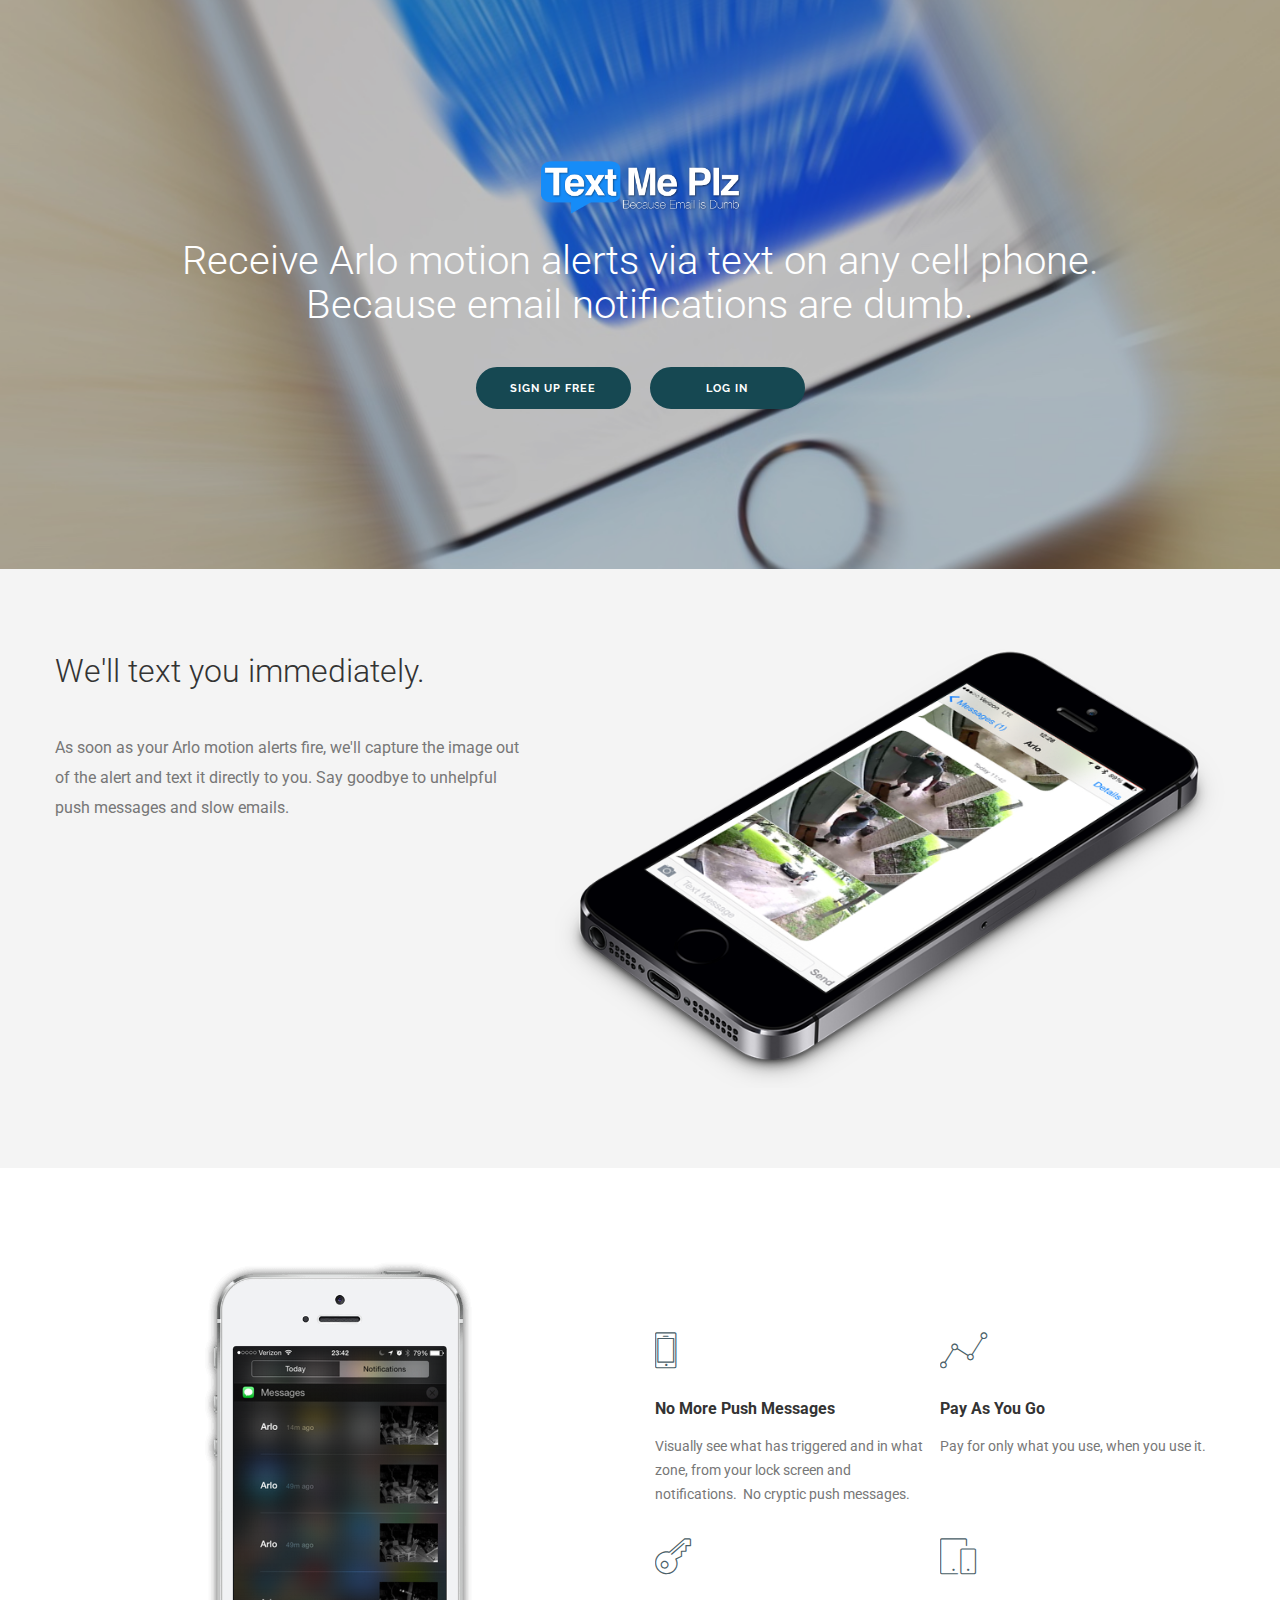
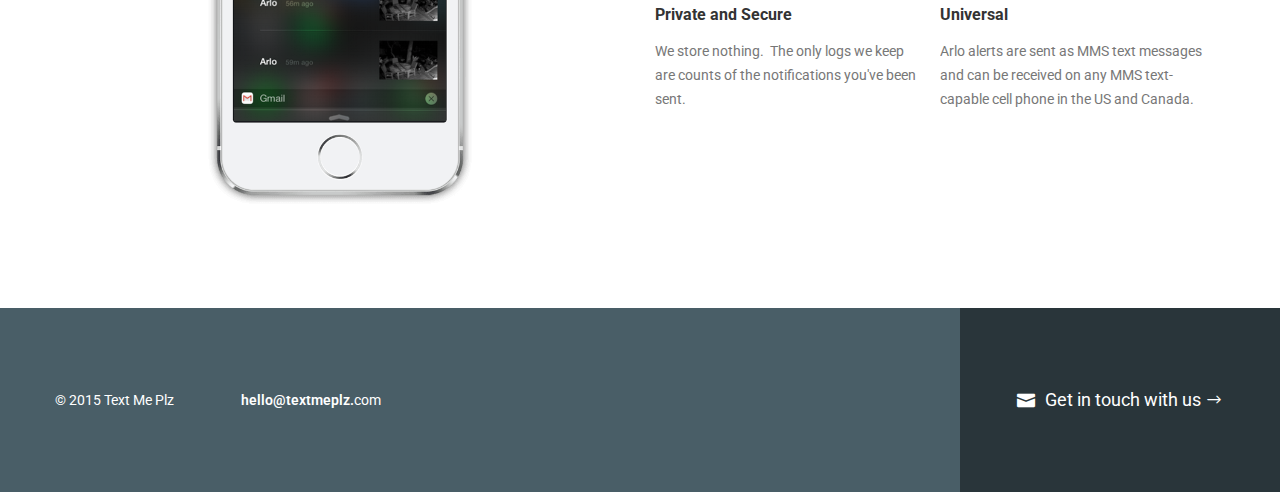
==== commit 3c65656a: "Fix links on static page" ====
--- a/textmeplz-static/index.html
+++ b/textmeplz-static/index.html
@@ -54,7 +54,7 @@
 							<img alt="logo" class="logo" src="img/Text%20Me%20Plz%20logo4.png">
 							<h1 class="text-white space-bottom-medium">Receive Arlo motion alerts via text on any cell phone.<br>Because email notifications are dumb.</h1>
 							
-							<a href="#" class="btn btn-primary btn-filled">sign up free</a><a href="/app" class="btn btn-primary btn-filled" target="_self">Log in</a>
+							<a href="/register" class="btn btn-primary btn-filled">Sign Up Free</a> <a href="/app" class="btn btn-primary btn-filled" target="_self">Log in</a>
 						</div>
 					</div>
 				</div>
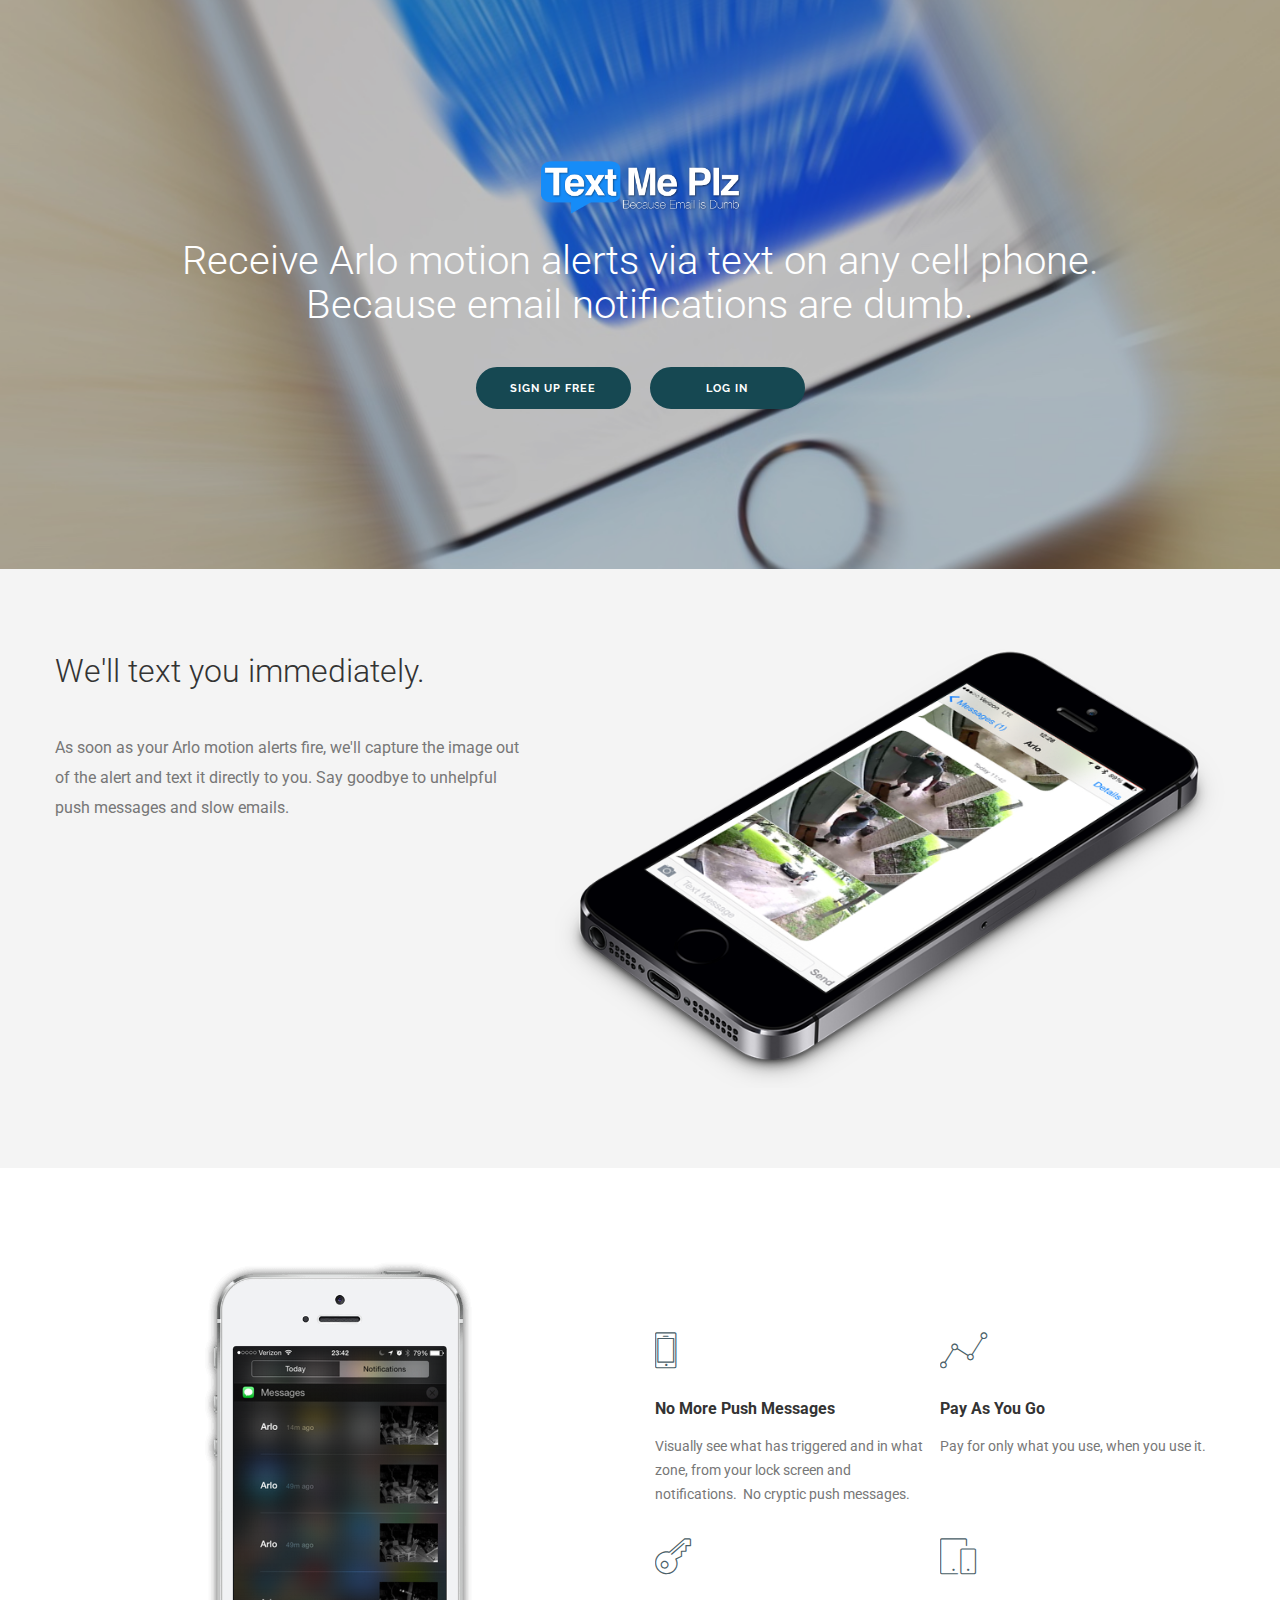
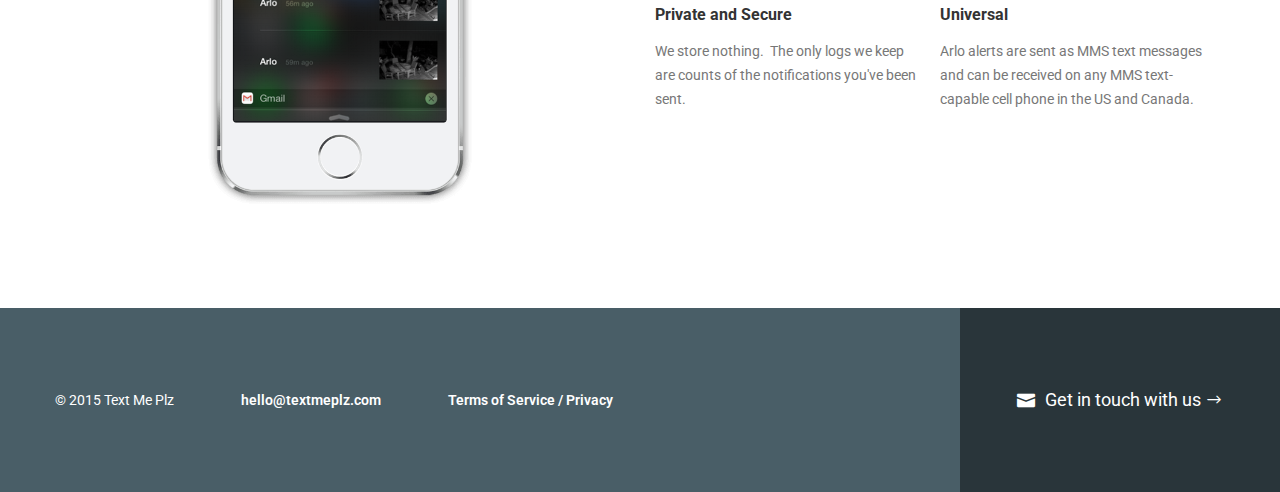
==== commit dc2ab3e8: "Add terms of service and privacy" ====
--- a/textmeplz-static/index.html
+++ b/textmeplz-static/index.html
@@ -155,9 +155,9 @@
 					<div class="row">
 						<div class="col-sm-11">
 							<span class="text-white">© 2015 Text Me Plz</span>
-							<span class="text-white"><a href="#">hello@textmeplz.</a>com</span>
-							<span class="text-white"> </span>
-							<span class="text-white"> </span>
+							<span class="text-white"><a href="mailto:hello@textmeplz.com">hello@textmeplz.com</a></span>
+							<span class="text-white"><a href="/tos">Terms of Service / Privacy</a></span>
+							<span class="text-white"></span>
 						</div>
 					</div>
 				</div>
@@ -185,6 +185,15 @@
         <script src="js/lightbox.min.js"></script>
         <script src="js/jquery.countdown.min.js"></script>
         <script src="js/scripts.js"></script>
+        <script>
+          (function(i,s,o,g,r,a,m){i['GoogleAnalyticsObject']=r;i[r]=i[r]||function(){
+          (i[r].q=i[r].q||[]).push(arguments)},i[r].l=1*new Date();a=s.createElement(o),
+          m=s.getElementsByTagName(o)[0];a.async=1;a.src=g;m.parentNode.insertBefore(a,m)
+          })(window,document,'script','//www.google-analytics.com/analytics.js','ga');
+
+          ga('create', 'UA-65882207-1', 'auto');
+          ga('send', 'pageview');
+        </script>
     </body>
 </html>
 				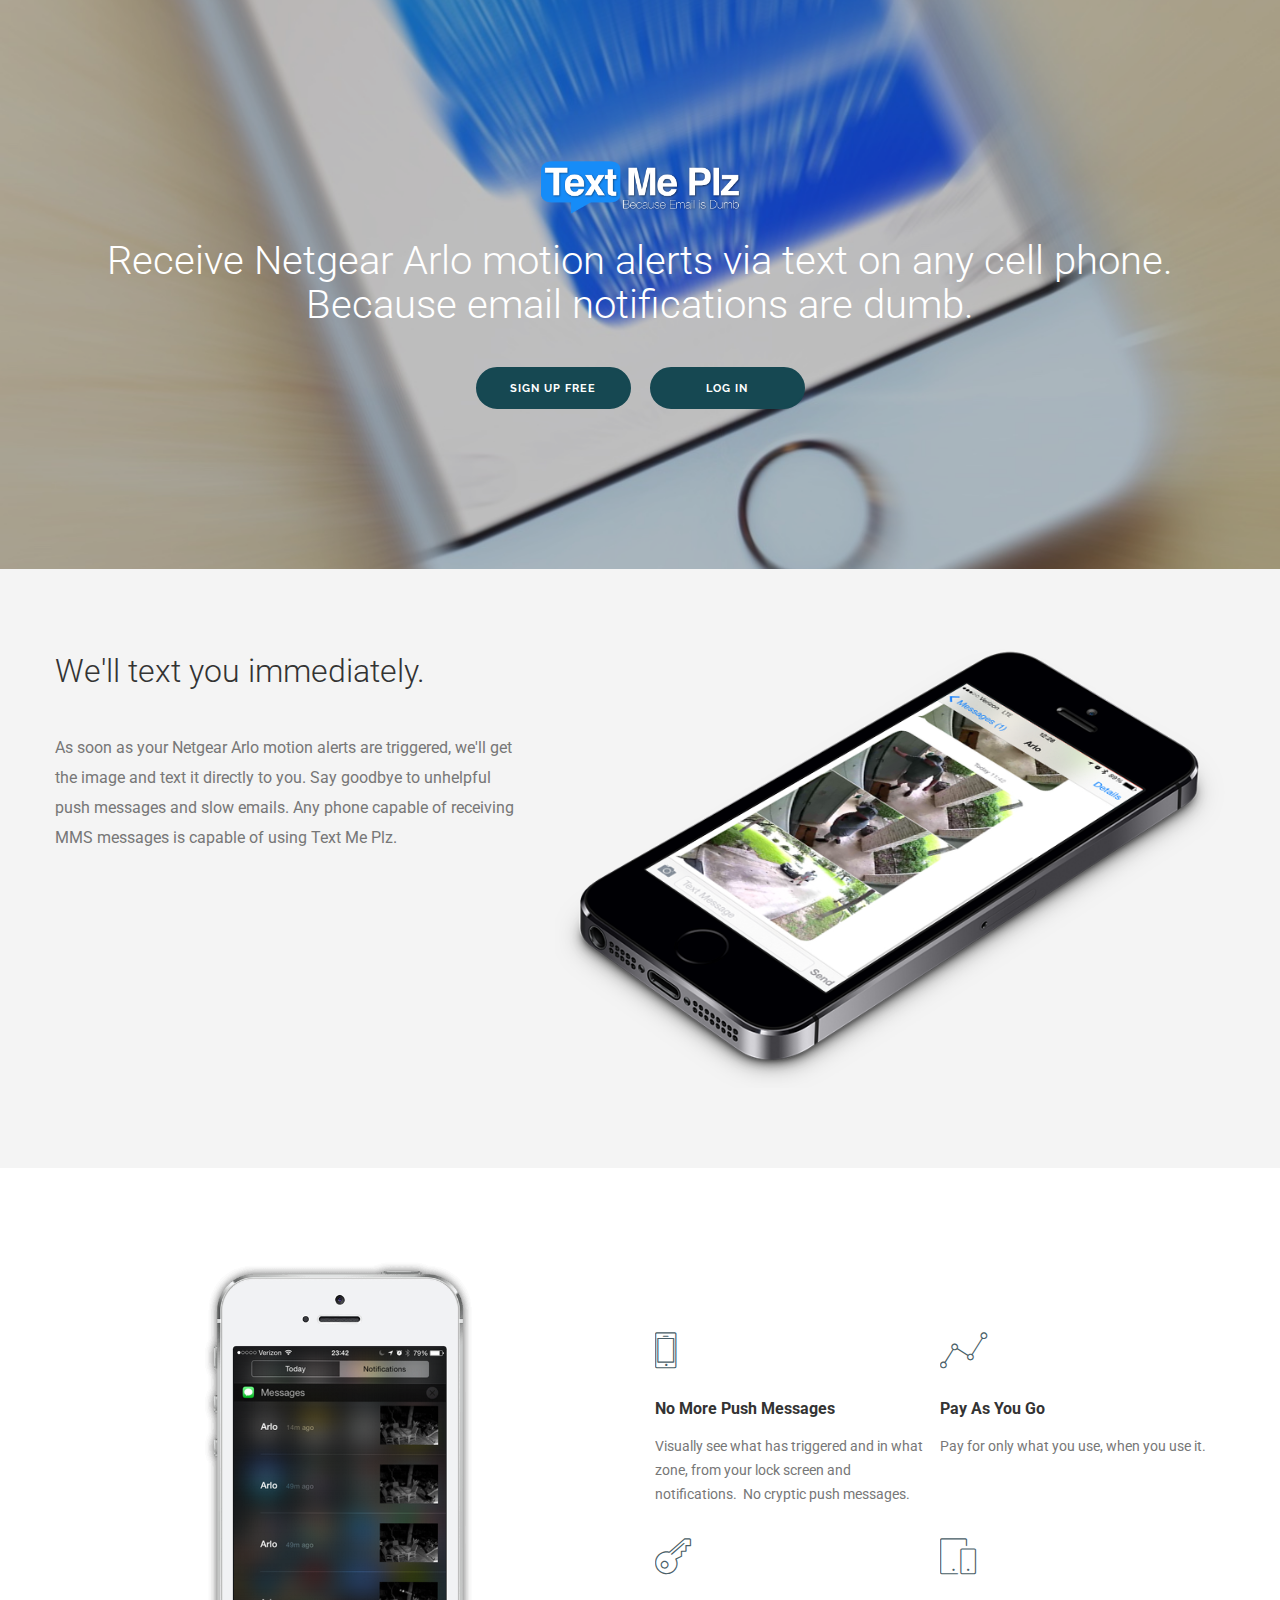
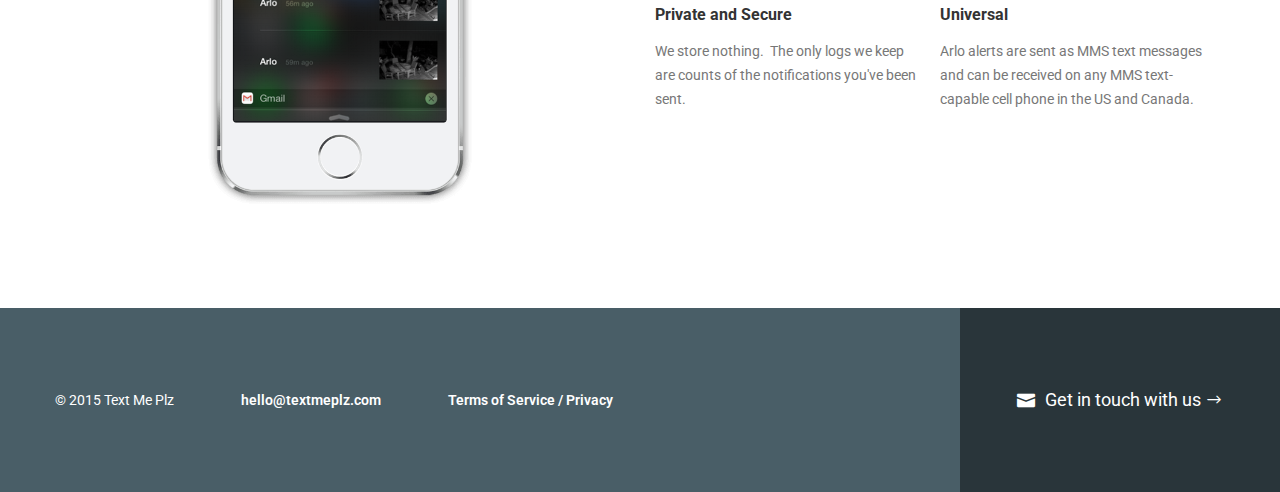
==== commit 5637a7f0: "Add some robots and more text, seo, etc" ====
--- a/textmeplz-static/index.html
+++ b/textmeplz-static/index.html
@@ -45,14 +45,14 @@
 		<div class="main-container">
 			<header class="page-header">
 				<div class="background-image-holder parallax-background">
-					<img class="background-image" alt="Background Image" src="img/imessage.jpg">
+					<img class="background-image" alt="Text Me Plz SMS Image" src="img/imessage.jpg">
 				</div>
 				
 				<div class="container">
 					<div class="row">
 						<div class="col-sm-12 text-center">
 							<img alt="logo" class="logo" src="img/Text%20Me%20Plz%20logo4.png">
-							<h1 class="text-white space-bottom-medium">Receive Arlo motion alerts via text on any cell phone.<br>Because email notifications are dumb.</h1>
+							<h1 class="text-white space-bottom-medium">Receive Netgear Arlo motion alerts via text on any cell phone.<br>Because email notifications are dumb.</h1>
 							
 							<a href="/register" class="btn btn-primary btn-filled">Sign Up Free</a> <a href="/app" class="btn btn-primary btn-filled" target="_self">Log in</a>
 						</div>
@@ -63,21 +63,18 @@
 			<section class="feature-divider">
 			
 				<div class="background-image-holder" data-scroll-reveal="wait 0.2s then enter 200px from bottom over 0.3s">
-					<img class="background-image" alt="Background Image" src="img/grey-bg.jpg">
+					<img class="background-image" alt="Text Me Plz Background Image" src="img/grey-bg.jpg">
 				</div>
 			
 				<div class="container">
 					<div class="row">
 						<div class="col-sm-5">
 							<h1>We'll text you immediately.</h1>
-							<p class="lead">
-								As soon as your Arlo motion alerts fire, we'll capture the image out of the alert and text it directly to you.&nbsp;Say goodbye to unhelpful push messages and slow emails.</p>
-							
-							
+							<p class="lead">As soon as your Netgear Arlo motion alerts are triggered, we'll get the image and text it directly to you.&nbsp;Say goodbye to unhelpful push messages and slow emails. Any phone capable of receiving MMS messages is capable of using Text Me Plz.</p>
 						</div>
 					
 						<div class="col-sm-7" data-scroll-reveal="enter from bottom and move 100px">
-							<img alt="App Screenshot" src="img/iphone-shot2.png">
+							<img alt="Text Me Plz Arlo Screenshot" src="img/iphone-shot2.png">
 						</div>
 					</div>
 				</div>
@@ -89,7 +86,7 @@
 						
 					
 						<div class="col-sm-6 text-center">
-							<img class="phone-portrait" alt="App Screenshot" src="img/iphone-lockscreen.png">
+							<img class="phone-portrait" alt="Text Me Plz Arlo Screenshot" src="img/iphone-lockscreen.png">
 						</div><div class="col-sm-6 align-vertical no-align-mobile clearfix">
 							<div class="col-md-6 no-pad-left clearfix">
 								<div class="feature feature-icon-small">
@@ -103,8 +100,7 @@
 								<div class="feature feature-icon-small">
 									<i class="icon icon-linegraph"></i>
 									<h6>Pay As You Go</h6>
-									<p>
-										Pay for only what you use, when you use it.<br><br><br></p>
+									<p>Pay for only what you use, when you use it.<br><br><br></p>
 								</div>
 							</div>
 						
@@ -112,8 +108,7 @@
 								<div class="feature feature-icon-small">
 									<i class="icon icon-key"></i>
 									<h6>Private and Secure</h6>
-									<p>
-										We store nothing. &nbsp;The only logs we keep are counts of the notifications you've been sent.</p>
+									<p>We store nothing. &nbsp;The only logs we keep are counts of the notifications you've been sent.</p>
 								</div>
 							</div>
 						
@@ -121,8 +116,7 @@
 								<div class="feature feature-icon-small">
 									<i class="icon icon-mobile"></i>
 									<h6>Universal</h6>
-									<p>
-										Arlo alerts are sent as MMS text messages and can be received on any MMS text-capable cell phone in the US and Canada.</p>
+									<p>Arlo alerts are sent as MMS text messages and can be received on any MMS text-capable cell phone in the US and Canada.</p>
 								</div>
 							</div>
 							
